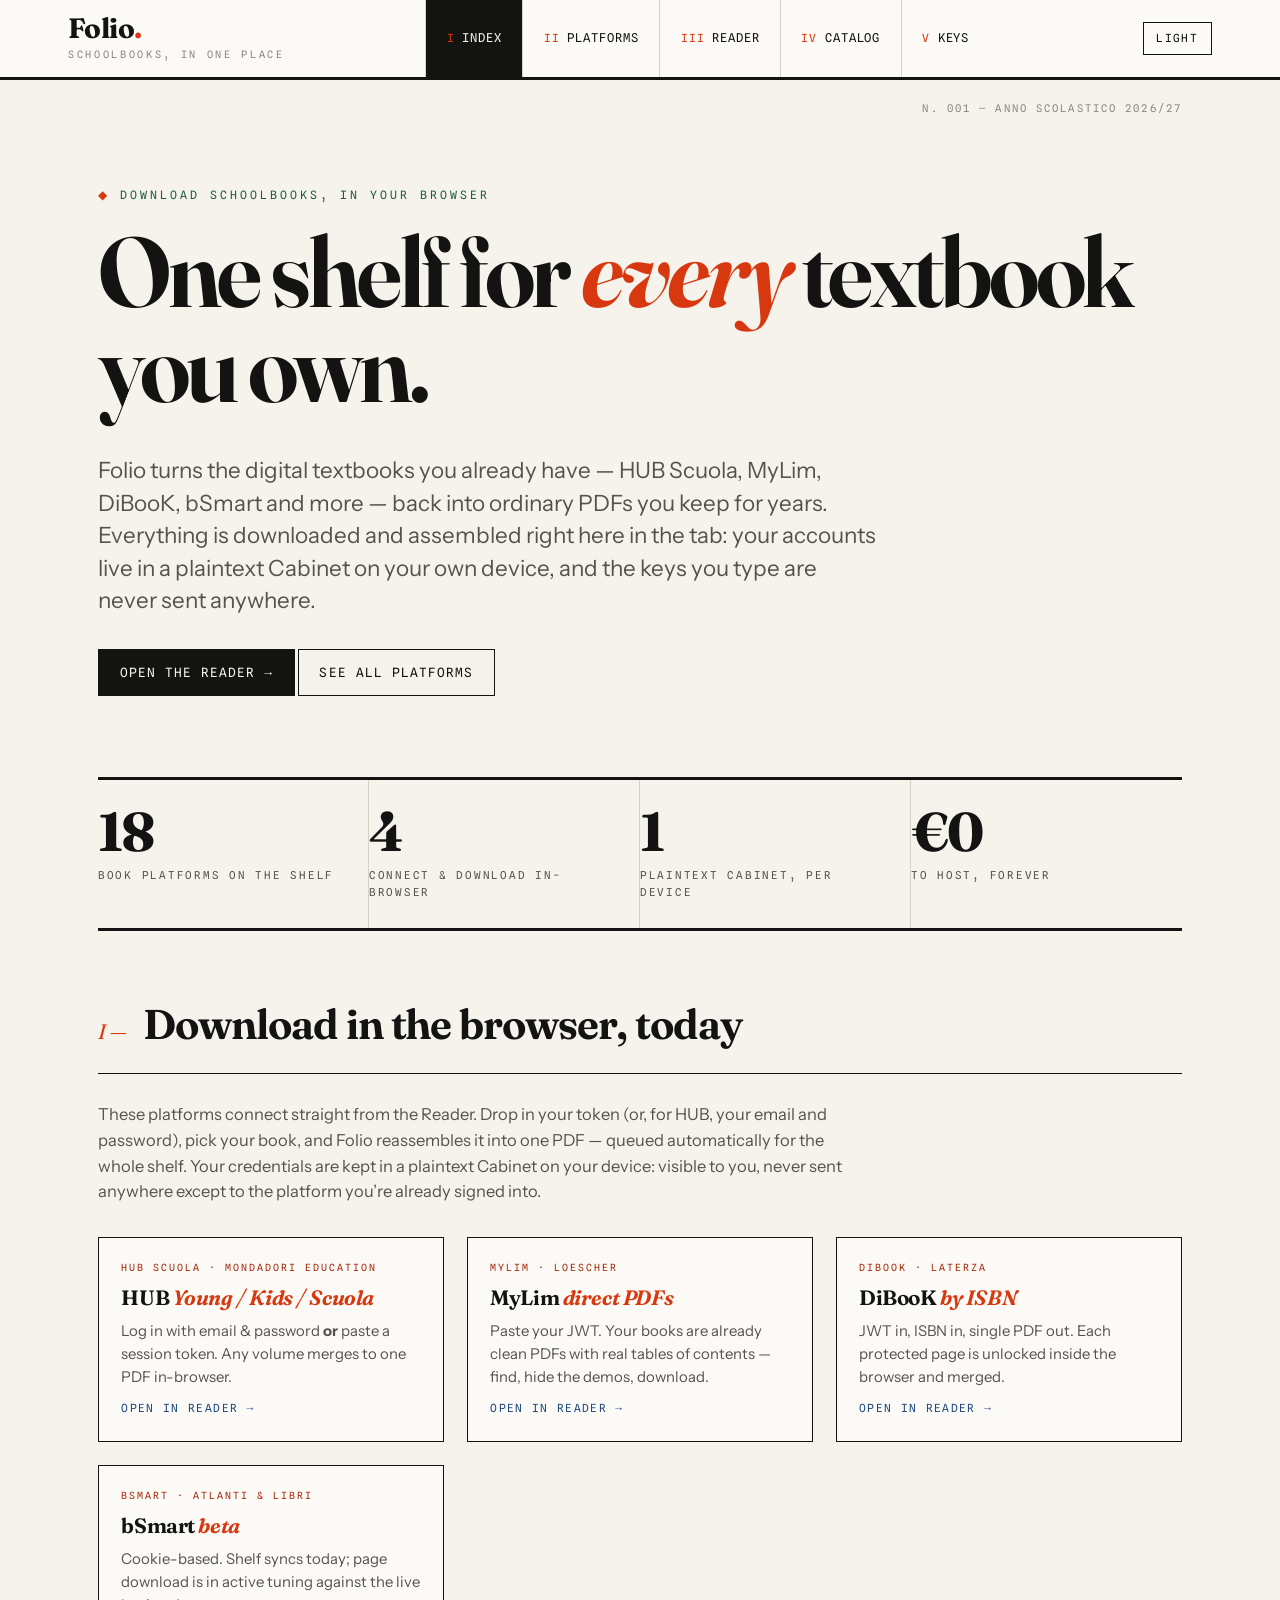
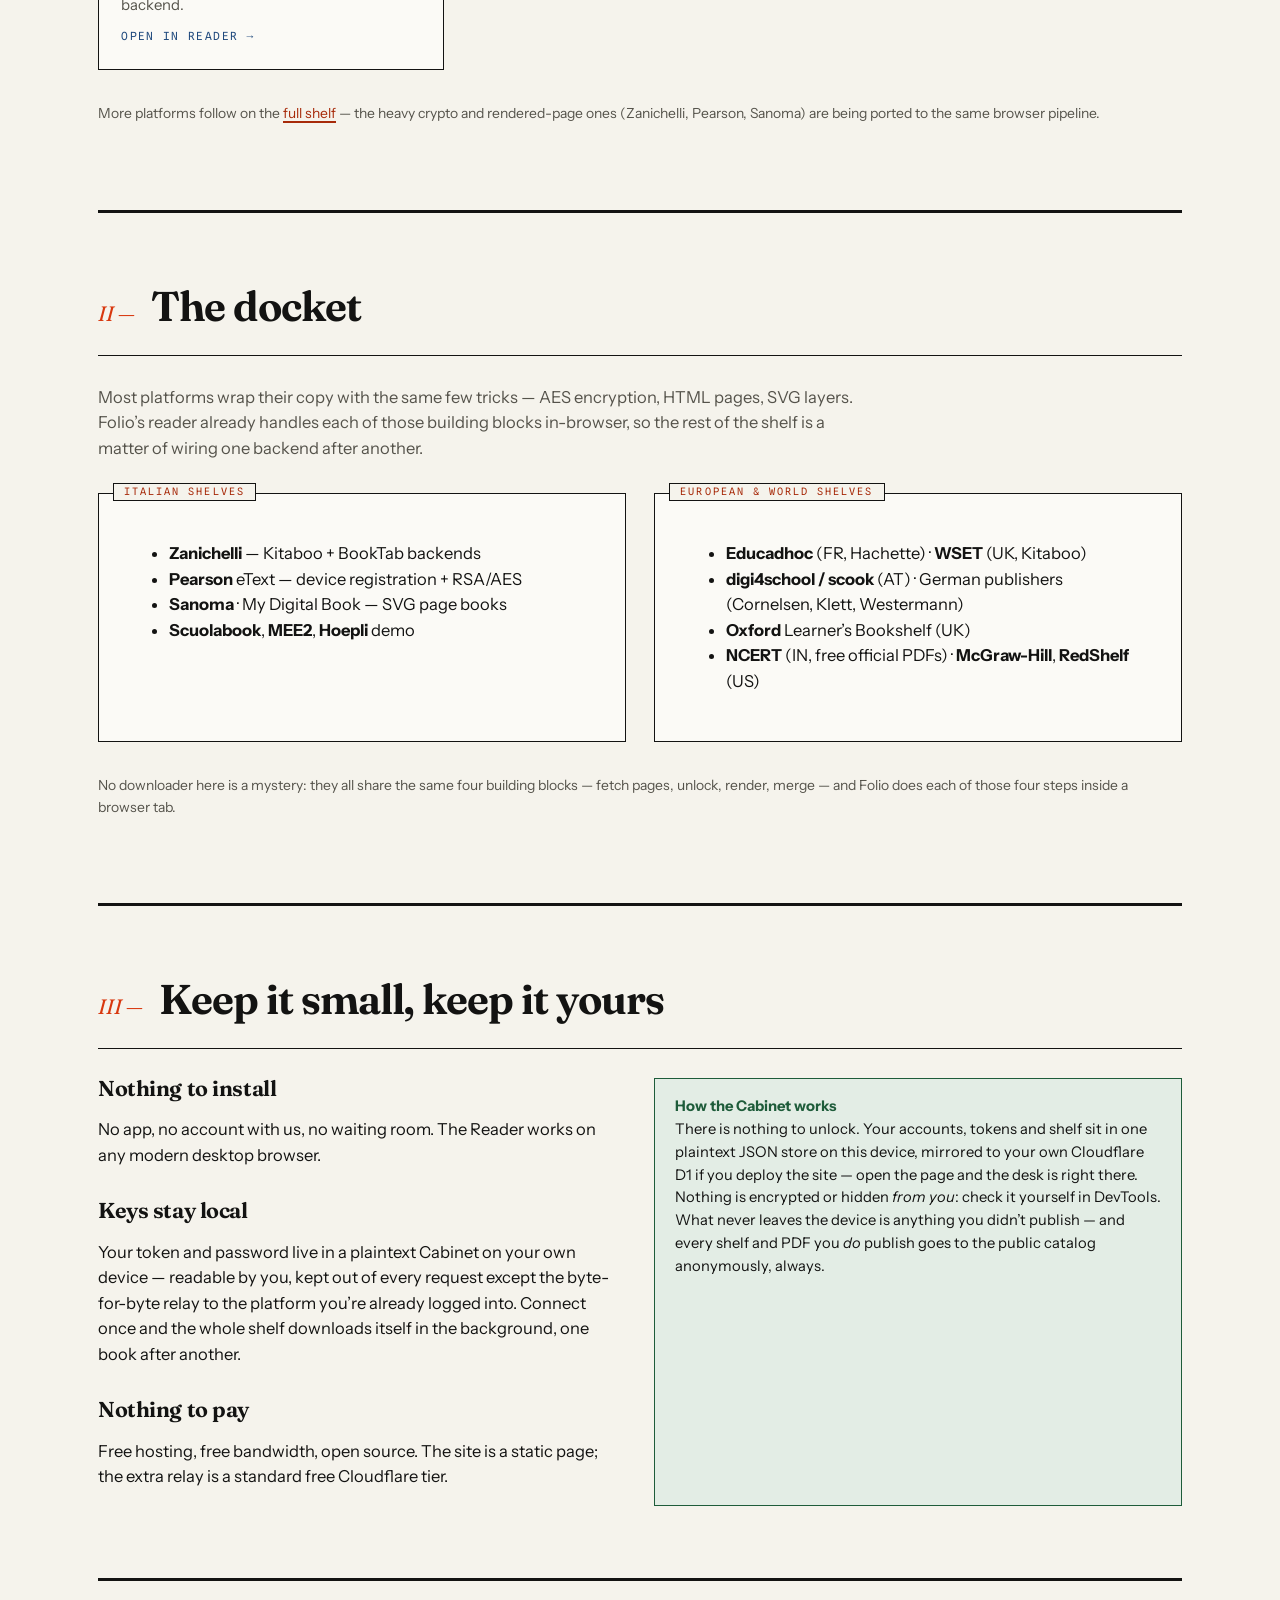
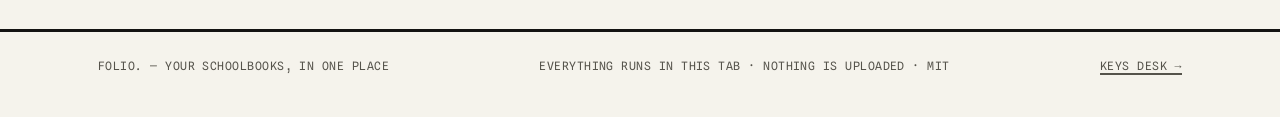
==== public/index.html @ 99614e71 "design: brutalist editorial restyle — flat rules, heavy type, zero radius - warm paper light theme +" ====
<!DOCTYPE html>
<html lang="en">
<head>
<meta charset="utf-8">
<meta name="viewport" content="width=device-width, initial-scale=1">
<script>try{var t=localStorage.getItem("folio.theme")||(window.matchMedia("(prefers-color-scheme:dark)").matches?"dark":"light");document.documentElement.setAttribute("data-theme",t);}catch(e){}</script>
<title>Folio — download your schoolbooks as PDFs, in the browser</title>
<meta name="description" content="Folio downloads your digital schoolbooks (HUB Scuola, MyLim, DiBooK, bSmart and more) as PDFs straight from your browser. Accounts and tokens stay in an plaintext Cabinet on your device. Free, open source, no uploads.">
<meta name="keywords" content="download schoolbooks, download textbooks as pdf, ebook downloader, digital textbook downloader, hub scuola pdf, mylim pdf, dibook pdf, bsmart pdf, scuola digitale, scaricare libri scolastici digitali">
<meta name="author" content="Folio">
<link rel="canonical" href="./index.html">
<meta property="og:type" content="website">
<meta property="og:site_name" content="Folio">
<meta property="og:title" content="Folio — download your schoolbooks as PDFs, in the browser">
<meta property="og:description" content="Your digital textbooks from every platform, in one plaintext Cabinet, downloaded as PDFs in your browser. Free and open source.">
<meta name="twitter:card" content="summary">
<script type="application/ld+json">
{
  "@context": "https://schema.org",
  "@type": "WebSite",
  "name": "Folio",
  "url": "./",
  "description": "Download your digital schoolbooks as PDFs, in the browser, from an plaintext, per-device Cabinet.",
  "applicationCategory": "EducationalApplication",
  "offers": { "@type": "Offer", "price": "0", "priceCurrency": "EUR" }
}
</script>
<link rel="preconnect" href="https://fonts.googleapis.com">
<link rel="preconnect" href="https://fonts.gstatic.com" crossorigin>
<link href="https://fonts.googleapis.com/css2?family=Fraunces:ital,opsz,wght@0,9..144,400;0,9..144,500;0,9..144,600;0,9..144,700;1,9..144,400;1,9..144,600&family=Instrument+Sans:wght@400;500;600&family=Spline+Sans+Mono:wght@400;500&display=swap" rel="stylesheet">
<link rel="stylesheet" href="assets/css/folio.css">
<link rel="icon" href="data:image/svg+xml,%3Csvg xmlns='http://www.w3.org/2000/svg' viewBox='0 0 32 32'%3E%3Crect width='32' height='32' rx='4' fill='%231c1f1d'/%3E%3Ctext x='16' y='22' font-family='Georgia' font-style='italic' font-size='20' fill='%23f6f1e6' text-anchor='middle'%3EF%3C/text%3E%3C/svg%3E">
</head>
<body>

<header class="masthead">
  <div class="masto-inner">
    <a class="brand" href="index.html" aria-label="Folio home">
      <span class="brand-word">Folio<em>.</em></span>
      <span class="brand-sub">schoolbooks, in one place</span>
    </a>
    <nav class="nav" aria-label="Primary">
      <ul class="nav-links">
        <li><a href="index.html"><span class="idx">I</span> Index</a></li>
        <li><a href="platforms.html"><span class="idx">II</span> Platforms</a></li>
        <li><a href="app/index.html"><span class="idx">III</span> Reader</a></li>
        <li><a href="app/catalog.html"><span class="idx">IV</span> Catalog</a></li>
        <li><a href="tokens.html"><span class="idx">V</span> Keys</a></li>
      </ul>
    </nav>
      <button type="button" class="theme-btn" data-theme-toggle aria-label="Switch colour theme">Light</button>
  </div>
</header>

<main class="page">

  <section class="hero">
    <p class="eyebrow">Download schoolbooks, in your browser</p>
    <h1>One shelf for <span class="rusty">every</span> textbook you own.</h1>
    <p class="lede">Folio turns the digital textbooks you already have — HUB Scuola, MyLim, DiBooK, bSmart and more — back into ordinary PDFs you keep for years. Everything is downloaded and assembled right here in the tab: your accounts live in a plaintext Cabinet on your own device, and the keys you type are never sent anywhere.</p>
    <p class="mt-2">
      <a class="btn btn-primary" href="app/index.html">Open the Reader →</a>
      <a class="btn" href="platforms.html">See all platforms</a>
    </p>
  </section>

  <section class="stats" aria-label="At a glance">
    <div class="stat"><div class="n">18</div><div class="l">book platforms on the shelf</div></div>
    <div class="stat"><div class="n">4</div><div class="l">connect &amp; download in-browser</div></div>
    <div class="stat"><div class="n">1</div><div class="l">plaintext Cabinet, per device</div></div>
    <div class="stat"><div class="n">€0</div><div class="l">to host, forever</div></div>
  </section>

  <section class="section">
    <div class="section-head">
      <span class="num">I —</span>
      <h2>Download in the browser, today</h2>
    </div>
    <p class="muted" style="max-width:70ch">These platforms connect straight from the Reader. Drop in your token (or, for HUB, your email and password), pick your book, and Folio reassembles it into one PDF — queued automatically for the whole shelf. Your credentials are kept in a plaintext Cabinet on your device: visible to you, never sent anywhere except to the platform you’re already signed into.</p>
    <div class="cards mt-2">
      <a class="card" href="app/index.html">
        <span class="tag">HUB Scuola · Mondadori Education</span>
        <h3>HUB <em>Young / Kids / Scuola</em></h3>
        <p>Log in with email &amp; password <b>or</b> paste a session token. Any volume merges to one PDF in-browser.</p>
        <span class="go">Open in Reader</span>
      </a>
      <a class="card" href="app/index.html">
        <span class="tag">MyLim · Loescher</span>
        <h3>MyLim <em>direct PDFs</em></h3>
        <p>Paste your JWT. Your books are already clean PDFs with real tables of contents — find, hide the demos, download.</p>
        <span class="go">Open in Reader</span>
      </a>
      <a class="card" href="app/index.html">
        <span class="tag">DiBooK · Laterza</span>
        <h3>DiBooK <em>by ISBN</em></h3>
        <p>JWT in, ISBN in, single PDF out. Each protected page is unlocked inside the browser and merged.</p>
        <span class="go">Open in Reader</span>
      </a>
      <a class="card" href="app/index.html">
        <span class="tag">bSmart · Atlanti &amp; libri</span>
        <h3>bSmart <em>beta</em></h3>
        <p>Cookie-based. Shelf syncs today; page download is in active tuning against the live backend.</p>
        <span class="go">Open in Reader</span>
      </a>
    </div>
    <p class="small muted mt-2">More platforms follow on the <a href="platforms.html">full shelf</a> — the heavy crypto and rendered-page ones (Zanichelli, Pearson, Sanoma) are being ported to the same browser pipeline.</p>
  </section>

  <section class="section">
    <div class="section-head">
      <span class="num">II —</span>
      <h2>The docket</h2>
    </div>
    <p class="muted" style="max-width:70ch">Most platforms wrap their copy with the same few tricks — AES encryption, HTML pages, SVG layers. Folio’s reader already handles each of those building blocks in-browser, so the rest of the shelf is a matter of wiring one backend after another.</p>
    <div class="grid-2 mt-2">
      <div class="plate" data-tag="Italian shelves">
        <ul>
          <li><b>Zanichelli</b> — Kitaboo + BookTab backends</li>
          <li><b>Pearson</b> eText — device registration + RSA/AES</li>
          <li><b>Sanoma</b> · My Digital Book — SVG page books</li>
          <li><b>Scuolabook</b>, <b>MEE2</b>, <b>Hoepli</b> demo</li>
        </ul>
      </div>
      <div class="plate" data-tag="European &amp; world shelves">
        <ul>
          <li><b>Educadhoc</b> (FR, Hachette) · <b>WSET</b> (UK, Kitaboo)</li>
          <li><b>digi4school / scook</b> (AT) · German publishers (Cornelsen, Klett, Westermann)</li>
          <li><b>Oxford</b> Learner’s Bookshelf (UK)</li>
          <li><b>NCERT</b> (IN, free official PDFs) · <b>McGraw-Hill</b>, <b>RedShelf</b> (US)</li>
        </ul>
      </div>
    </div>
    <p class="small muted mt-2">No downloader here is a mystery: they all share the same four building blocks — fetch pages, unlock, render, merge — and Folio does each of those four steps inside a browser tab.</p>
  </section>

  <section class="section">
    <div class="section-head">
      <span class="num">III —</span>
      <h2>Keep it small, keep it yours</h2>
    </div>
    <div class="grid-2">
      <div>
        <h3>Nothing to install</h3>
        <p>No app, no account with us, no waiting room. The Reader works on any modern desktop browser.</p>
        <h3 class="mt-2">Keys stay local</h3>
        <p>Your token and password live in a plaintext Cabinet on your own device — readable by you, kept out of every request except the byte-for-byte relay to the platform you’re already logged into. Connect once and the whole shelf downloads itself in the background, one book after another.</p>
        <h3 class="mt-2">Nothing to pay</h3>
        <p>Free hosting, free bandwidth, open source. The site is a static page; the extra relay is a standard free Cloudflare tier.</p>
      </div>
      <div class="notice"><b>How the Cabinet works</b><br>
      There is nothing to unlock. Your accounts, tokens and shelf sit in one plaintext JSON store on this device, mirrored to your own Cloudflare D1 if you deploy the site — open the page and the desk is right there. Nothing is encrypted or hidden <i>from you</i>: check it yourself in DevTools. What never leaves the device is anything you didn’t publish — and every shelf and PDF you <i>do</i> publish goes to the public catalog anonymously, always.
      </div>
    </div>
  </section>

</main>

<footer class="colophon">
  <div class="page colophon-inner">
    <div class="mono">Folio<em>.</em> — your schoolbooks, in one place</div>
    <div class="mono">Everything runs in this tab · nothing is uploaded · MIT</div>
    <div class="mono"><a href="tokens.html">Keys desk →</a></div>
  </div>
</footer>

<script src="assets/js/site.js"></script>
</body>
</html>
---- public/assets/css/folio.css ----
/* ============================================================
   Folio — BRUTALIST EDITORIAL design system
   Bone paper, near-black ink, one vermilion accent. Hard 1px
   rules, zero radius, zero shadows, zero gradients. Extreme
   type contrast: giant Fraunces display against tiny tracked
   monospace labels. Flat blocks, inverted hovers, print grid.
   ============================================================ */

:root {
  --paper:        #f5f3ec;
  --paper-deep:   #eae6da;
  --paper-light:  #fbfaf6;
  --ink:          #131312;
  --ink-soft:     #55534b;
  --ink-faint:    #8b887c;
  --rule:         #d7d2c3;
  --rule-strong:  #131312;
  --red:          #d8380f;
  --red-dark:     #a72a0a;
  --green:        #1e5c3a;
  --blue:         #1f497d;
  --slate:        #3d4a44;

  /* component surfaces */
  --term-bg:      #131312;
  --term-fg:      #cfccc0;
  --code-bg:      #eae6da;
  --panel:        #fbfaf6;
  --badge-ok-bg:  #e3ede5;
  --badge-web-bg: #e2e9f2;
  --badge-token-bg:#f6e3dd;
  --badge-proxy-bg:#f1e9d2;
  --notice-bg:    #e3ede5;
  --warn-bg:      #f1e9d2;
  --focus-ring:   rgba(216,56,15,.35);
  --shade:        #131312;          /* used as hard offset ink (sparingly) */
  color-scheme: light;

  --ff-display: "Fraunces", "Iowan Old Style", "Palatino", Georgia, serif;
  --ff-body:    "Instrument Sans", ui-sans-serif, system-ui, sans-serif;
  --ff-mono:    "Spline Sans Mono", ui-monospace, "SFMono-Regular", Menlo, monospace;
}

* { box-sizing: border-box; border-radius: 0 !important; }

html { -webkit-text-size-adjust: 100%; }

body {
  margin: 0;
  font-family: var(--ff-body);
  font-size: 16.5px;
  line-height: 1.55;
  color: var(--ink);
  background: var(--paper);
  -webkit-font-smoothing: antialiased;
  text-rendering: optimizeLegibility;
}

::selection { background: var(--red); color: #fbfaf6; }

a { color: var(--red-dark); text-decoration-thickness: 1.5px; text-underline-offset: 3px; }
a:hover { color: var(--red); }

h1, h2, h3, h4 {
  font-family: var(--ff-display);
  font-weight: 650;
  line-height: 1.05;
  margin: 0 0 .4em;
  letter-spacing: -.02em;
}

h1 { font-size: clamp(2.9rem, 8vw, 6.2rem); line-height: .96; letter-spacing: -.035em; }
h2 { font-size: clamp(1.7rem, 3.4vw, 2.6rem); letter-spacing: -.025em; }
h3 { font-size: 1.35rem; }
h4 { font-size: 1.02rem; font-weight: 700; text-transform: uppercase; letter-spacing: .06em; font-family: var(--ff-body); }

code, kbd, pre, samp { font-family: var(--ff-mono); font-size: .9em; }

code {
  background: var(--code-bg);
  border: 1px solid var(--rule);
  padding: .06em .35em;
}

pre {
  background: var(--term-bg);
  color: var(--term-fg);
  padding: 1.25rem 1.4rem;
  overflow: auto;
  font-size: .82rem;
  line-height: 1.6;
}
pre code { background: none; border: 0; padding: 0; color: inherit; }

blockquote {
  margin: 1.4rem 0;
  padding: .4rem 0 .4rem 1.1rem;
  border-left: 4px solid var(--red);
  font-family: var(--ff-display);
  font-style: italic;
  font-size: 1.15rem;
  color: var(--ink-soft);
}

hr { border: 0; border-top: 1px solid var(--rule-strong); margin: 2.4rem 0; }

img { max-width: 100%; }

:focus-visible { outline: 2px solid var(--red); outline-offset: 2px; }

/* ------- layout ------- */
.page {
  max-width: 1180px;
  margin: 0 auto;
  padding: 0 clamp(1rem, 4vw, 3rem);
}

.container-narrow { max-width: 780px; }
.container-wide { max-width: 1280px; }

/* ------- masthead / nav ------- */
.masthead {
  border-bottom: 3px solid var(--ink);
  background: var(--paper-light);
}
.masto-inner {
  max-width: 1240px;
  margin: 0 auto;
  padding: 0 clamp(1rem, 4vw, 3rem);
  display: flex;
  align-items: stretch;
  justify-content: space-between;
  gap: 1rem;
}
.brand {
  display: flex;
  flex-direction: column;
  justify-content: center;
  padding: .85rem 0;
  text-decoration: none;
}
.brand-word {
  font-family: var(--ff-display);
  font-weight: 700;
  letter-spacing: -.02em;
  font-size: 1.75rem;
  line-height: 1;
  color: var(--ink);
}
.brand-word em { font-style: normal; color: var(--red); }
.brand-sub {
  font-family: var(--ff-mono);
  font-size: .64rem;
  letter-spacing: .26em;
  text-transform: uppercase;
  color: var(--ink-faint);
  margin-top: .35rem;
}

.nav { display: flex; align-items: stretch; }
.nav-links {
  display: flex;
  list-style: none;
  margin: 0;
  padding: 0;
}
.nav-links li { display: flex; }
.nav-links a {
  display: flex;
  align-items: center;
  padding: 0 clamp(.8rem, 1.6vw, 1.3rem);
  font-family: var(--ff-mono);
  font-size: .76rem;
  letter-spacing: .08em;
  text-transform: uppercase;
  text-decoration: none;
  color: var(--ink);
  border-left: 1px solid var(--rule);
}
.nav-links a:hover { background: var(--ink); color: var(--paper); }
.nav-links a:hover .idx { color: var(--red); }
.nav-links a[aria-current="page"] {
  background: var(--ink);
  color: var(--paper);
}
.nav-links a .idx {
  color: var(--red);
  margin-right: .45rem;
  font-size: .7rem;
}
.nav-links a[aria-current="page"] .idx { color: var(--red); }

@media (max-width: 860px) {
  .masto-inner { flex-direction: column; gap: 0; }
  .nav { overflow-x: auto; }
  .nav-links { width: max-content; }
  .nav-links a { padding: .8rem 1rem; }
}

/* ------- hero ------- */
.hero {
  padding: clamp(3rem, 8vw, 6rem) 0 clamp(2.4rem, 5vw, 4rem);
  border-bottom: 3px solid var(--ink);
  position: relative;
}
.hero::after {
  content: "N. 001 — Anno scolastico 2026/27";
  position: absolute;
  right: 0;
  top: 1.3rem;
  font-family: var(--ff-mono);
  font-size: .66rem;
  letter-spacing: .2em;
  text-transform: uppercase;
  color: var(--ink-faint);
}
.hero-tight { padding: clamp(2.2rem, 5vw, 3.6rem) 0 clamp(1.8rem, 4vw, 2.6rem); }
@media (max-width: 640px) { .hero::after { display: none; } }

.hero .lede {
  font-size: clamp(1.12rem, 2vw, 1.4rem);
  line-height: 1.45;
  max-width: 52ch;
  color: var(--ink-soft);
  margin-top: 1.2rem;
}
.hero h1 .rusty { color: var(--red); font-style: italic; }
.hero .eyebrow {
  font-family: var(--ff-mono);
  font-size: .72rem;
  letter-spacing: .26em;
  text-transform: uppercase;
  color: var(--green);
  margin-bottom: 1.2rem;
}
.eyebrow::before { content: "◆ "; color: var(--red); }

/* ------- buttons ------- */
.btn {
  display: inline-flex;
  align-items: center;
  justify-content: center;
  gap: .55rem;
  font-family: var(--ff-mono);
  font-size: .8rem;
  letter-spacing: .08em;
  text-transform: uppercase;
  text-decoration: none;
  padding: .8rem 1.3rem;
  border: 1.5px solid var(--ink);
  color: var(--ink);
  background: transparent;
  cursor: pointer;
  transition: background .1s linear, color .1s linear;
}
.btn:hover { background: var(--ink); color: var(--paper); }
.btn-primary { background: var(--ink); color: var(--paper); }
.btn-primary:hover { background: var(--red); border-color: var(--red); color: #fbfaf6; }
.btn-red { background: var(--red); border-color: var(--red); color: #fbfaf6; }
.btn-red:hover { background: var(--ink); border-color: var(--ink); }
.btn-sm { padding: .5rem .85rem; font-size: .7rem; letter-spacing: .06em; }
.btn-block { width: 100%; }
.btn[disabled], .btn:disabled { opacity: .4; pointer-events: none; }

/* ------- plates & rules ------- */
.plate {
  border: 1.5px solid var(--ink);
  padding: clamp(1.2rem, 3vw, 1.9rem);
  background: var(--paper-light);
  position: relative;
}
.plate::before {
  content: attr(data-tag);
  position: absolute;
  top: -11px;
  left: 14px;
  background: var(--paper);
  padding: 0 10px;
  font-family: var(--ff-mono);
  font-size: .64rem;
  letter-spacing: .2em;
  text-transform: uppercase;
  color: var(--red-dark);
  border: 1.5px solid var(--ink);
}

.section { padding: clamp(2.4rem, 6vw, 4.5rem) 0; border-bottom: 3px solid var(--ink); }
.section-head {
  display: flex;
  align-items: baseline;
  gap: 1rem;
  border-bottom: 1.5px solid var(--ink);
  padding-bottom: .6rem;
  margin-bottom: 1.8rem;
}
.section-head .num {
  font-family: var(--ff-display);
  font-style: italic;
  color: var(--red);
  font-size: 1.3rem;
}

/* ------- stats ------- */
.stats {
  display: grid;
  grid-template-columns: repeat(auto-fit, minmax(150px, 1fr));
  gap: 0;
  margin: 0;
  border-bottom: 3px solid var(--ink);
}
.stat {
  border-top: 0;
  border-right: 1px solid var(--rule);
  padding: 1.6rem 1.4rem 1.6rem 0;
}
.stat:last-child { border-right: 0; }
.stat .n {
  font-family: var(--ff-display);
  font-weight: 700;
  font-size: clamp(2.4rem, 5vw, 3.4rem);
  line-height: 1;
  letter-spacing: -.03em;
}
.stat .l {
  font-family: var(--ff-mono);
  font-size: .68rem;
  text-transform: uppercase;
  letter-spacing: .16em;
  color: var(--ink-soft);
  margin-top: .55rem;
}
@media (max-width: 700px) {
  .stats { grid-template-columns: repeat(2, 1fr); }
  .stat { border-bottom: 1px solid var(--rule); padding-left: 0; }
}

/* ------- ledger / table ------- */
.ledger { width: 100%; border-collapse: collapse; }
.ledger th {
  font-family: var(--ff-mono);
  font-size: .68rem;
  letter-spacing: .16em;
  text-transform: uppercase;
  color: var(--ink-soft);
  text-align: left;
  padding: .7rem .5rem;
  border-bottom: 2px solid var(--ink);
}
.ledger td { padding: .85rem .5rem; border-bottom: 1px solid var(--rule); vertical-align: top; }
.ledger tr:hover td { background: var(--paper-deep); }
@media (max-width: 760px) {
  .ledger thead { display: none; }
  .ledger, .ledger tbody, .ledger tr { display: block; }
  .ledger tr { border-bottom: 2px solid var(--ink); padding: .65rem 0; }
  .ledger td { display: flex; justify-content: space-between; gap: 1rem; border-bottom: 0; padding: .35rem 0; }
  .ledger td::before { content: attr(data-th); font-family: var(--ff-mono); font-size: .62rem; text-transform: uppercase; letter-spacing: .12em; color: var(--ink-faint); }
}

/* ------- badges ------- */
.badge {
  display: inline-block;
  font-family: var(--ff-mono);
  font-size: .64rem;
  letter-spacing: .1em;
  text-transform: uppercase;
  padding: .26rem .55rem;
  border: 1px solid var(--rule-strong);
  background: var(--paper-light);
  color: var(--ink-soft);
  white-space: nowrap;
}
.badge-ok   { border-color: var(--green); color: var(--green); background: var(--badge-ok-bg); }
.badge-web  { border-color: var(--blue); color: var(--blue); background: var(--badge-web-bg); }
.badge-token{ border-color: var(--red); color: var(--red-dark); background: var(--badge-token-bg); }
.badge-proxy{ border-color: #8a6d1f; color: #7a5f16; background: var(--badge-proxy-bg); }

/* ------- cards grid ------- */
.cards {
  display: grid;
  grid-template-columns: repeat(auto-fit, minmax(280px, 1fr));
  gap: 1.4rem;
}
.card {
  border: 1.5px solid var(--ink);
  background: var(--paper-light);
  padding: 1.4rem 1.4rem 1.5rem;
  display: flex;
  flex-direction: column;
  gap: .7rem;
  text-decoration: none;
  color: var(--ink);
  position: relative;
  transition: background .1s linear, color .1s linear;
}
.card:hover { background: var(--ink); color: var(--paper); }
.card .tag {
  font-family: var(--ff-mono);
  font-size: .62rem;
  letter-spacing: .2em;
  text-transform: uppercase;
  color: var(--red-dark);
}
.card:hover .tag { color: var(--red); }
.card h3 { font-size: 1.3rem; margin: 0; }
.card h3 em { font-style: italic; color: var(--red); }
.card p { color: var(--ink-soft); font-size: .93rem; margin: 0; }
.card:hover p { color: #bdbab0; }
.card .go { margin-top: auto; font-family: var(--ff-mono); font-size: .7rem; text-transform: uppercase; letter-spacing: .12em; color: var(--blue); }
.card:hover .go { color: var(--paper); }
.card .go::after { content: " →"; }

/* ------- reader console (app) ------- */
.console-shell { padding: clamp(1.4rem, 3vw, 2.4rem) 0 4rem; }

.field { margin-bottom: 1.1rem; }
.field label {
  display: block;
  font-family: var(--ff-mono);
  font-size: .68rem;
  letter-spacing: .16em;
  text-transform: uppercase;
  color: var(--ink-soft);
  margin-bottom: .4rem;
}
.field label b { color: var(--red-dark); font-weight: 500; }
.field input, .field select, .field textarea {
  width: 100%;
  font: inherit;
  font-family: var(--ff-mono);
  font-size: .9rem;
  color: var(--ink);
  background: var(--paper-light);
  border: 1.5px solid var(--ink);
  padding: .72rem .85rem;
}
.field input:focus, .field select:focus, .field textarea:focus {
  outline: none;
  border-color: var(--red);
  box-shadow: 0 0 0 2px var(--focus-ring);
}
.field .hint { font-size: .78rem; color: var(--ink-faint); margin-top: .35rem; }

.seg {
  display: flex;
  border: 1.5px solid var(--ink);
  width: fit-content;
}
.seg button {
  font-family: var(--ff-mono);
  font-size: .72rem;
  text-transform: uppercase;
  letter-spacing: .06em;
  padding: .6rem .95rem;
  border: 0;
  border-right: 1.5px solid var(--ink);
  background: var(--paper-light);
  cursor: pointer;
  color: var(--ink-soft);
}
.seg button:last-child { border-right: 0; }
.seg button.on { background: var(--ink); color: var(--paper); }

.log {
  background: var(--term-bg);
  color: var(--term-fg);
  font-family: var(--ff-mono);
  font-size: .78rem;
  line-height: 1.65;
  padding: 1rem 1.1rem;
  min-height: 110px;
  max-height: 300px;
  overflow: auto;
  white-space: pre-wrap;
  word-break: break-word;
  margin-top: 1.6rem;
  border: 1.5px solid var(--ink);
}
.log .ok { color: #7fdb9a; }
.log .err { color: #ff8f7f; }
.log .dim { color: #7d8a80; }
.log b { color: #f0e8d8; }

.bookrow {
  display: flex;
  gap: 1rem;
  align-items: flex-start;
  border: 1.5px solid var(--ink);
  background: var(--paper-light);
  padding: .85rem .95rem;
  margin-bottom: .7rem;
}
.bookrow:hover { background: var(--paper-deep); }
.bookrow img { width: 52px; height: 68px; object-fit: cover; border: 1px solid var(--ink); background: var(--paper-deep); flex: none; }
.bookrow .meta h4 { margin: 0 0 .15rem; font-size: 1rem; text-transform: none; letter-spacing: 0; line-height: 1.25; }
.bookrow .meta .isbn { font-family: var(--ff-mono); font-size: .7rem; color: var(--ink-faint); letter-spacing: .04em; }
.bookrow .meta .post { font-family: var(--ff-mono); font-size: .7rem; color: var(--red-dark); margin-top: .25rem; text-transform: uppercase; letter-spacing: .08em; }

/* ------- footer colophon ------- */
.colophon {
  border-top: 3px solid var(--ink);
  margin-top: 3rem;
  padding: 1.6rem 0 2.6rem;
  color: var(--ink-soft);
  font-size: .85rem;
}
.colophon-inner { display: flex; flex-wrap: wrap; gap: 1rem 2.5rem; justify-content: space-between; }
.colophon .mono { font-family: var(--ff-mono); font-size: .72rem; letter-spacing: .04em; text-transform: uppercase; }
.colophon a { color: var(--ink-soft); }
.colophon a:hover { color: var(--red); }

/* ------- misc ------- */
.muted { color: var(--ink-soft); }
.small { font-size: .87rem; }
.mono { font-family: var(--ff-mono); }
.center { text-align: center; }
.mt-1 { margin-top: 1rem; } .mt-2 { margin-top: 2rem; } .mt-3 { margin-top: 3rem; }
.mb-2 { margin-bottom: 2rem; }
.grid-2 { display: grid; grid-template-columns: repeat(auto-fit, minmax(320px, 1fr)); gap: 1.8rem; }

.pillrow { display: flex; flex-wrap: wrap; gap: .5rem; align-items: center; }

.stamp {
  display: inline-block;
  border: 2.5px solid var(--red);
  color: var(--red-dark);
  font-family: var(--ff-mono);
  font-size: .7rem;
  text-transform: uppercase;
  letter-spacing: .2em;
  padding: .3rem .8rem;
  transform: rotate(-2deg);
  background: transparent;
}

.dotted { border: 2px dashed var(--rule-strong); }

.notice {
  border: 1.5px solid var(--green);
  background: var(--notice-bg);
  padding: 1rem 1.2rem;
  font-size: .92rem;
}
.notice b { color: var(--green); }

.warn {
  border-left: 4px solid var(--warn-accent, #8a6d1f);
  background: var(--warn-bg);
  padding: .9rem 1.1rem;
  font-size: .9rem;
}

details.acc { border: 1.5px solid var(--ink); margin-bottom: .6rem; background: var(--paper-light); }
details.acc summary { cursor: pointer; padding: .85rem 1rem; font-family: var(--ff-display); font-weight: 600; list-style: none; }
details.acc summary::before { content: "▸ "; color: var(--red); }
details.acc[open] summary::before { content: "▾ "; }
details.acc .acc-body { padding: .2rem 1rem 1rem 1.9rem; }

/* ------- desk / wizard ------- */
.wizard { padding-top: .5rem; }

.desk-top {
  display: flex; justify-content: space-between; align-items: center;
  gap: 1rem; border-bottom: 1.5px solid var(--ink); padding-bottom: .8rem; flex-wrap: wrap;
  margin-bottom: 1.6rem;
}
.desk-id { display: flex; gap: .6rem; align-items: center; flex-wrap: wrap; }
.desk-id .mono { font-size: .95rem; color: var(--ink); }
.chip {
  font-size: .66rem; font-family: var(--ff-mono); padding: .3rem .65rem;
  border: 1.5px solid var(--rule-strong); white-space: nowrap;
  text-transform: uppercase; letter-spacing: .1em;
}
.chip.green { border-color: var(--green); color: var(--green); background: var(--badge-ok-bg); }
.chip.blue  { border-color: var(--blue); color: var(--blue); background: var(--badge-web-bg); }
.chip.ink   { border-color: var(--rule-strong); color: var(--ink-soft); }

/* wizard step bar */
.wiz-nav {
  list-style: none;
  display: grid;
  grid-template-columns: repeat(3, 1fr);
  border: 1.5px solid var(--ink);
  margin: 0 0 1.8rem;
  padding: 0;
}
.wiz-nav li {
  display: flex;
  flex-direction: column;
  gap: .1rem;
  padding: .9rem 1.1rem;
  border-right: 1.5px solid var(--ink);
  cursor: pointer;
  background: var(--paper-light);
  transition: background .1s linear, color .1s linear;
}
.wiz-nav li:last-child { border-right: 0; }
.wiz-nav li i {
  font-style: normal;
  font-family: var(--ff-mono);
  font-size: .64rem;
  letter-spacing: .2em;
  color: var(--red);
}
.wiz-nav li b {
  font-family: var(--ff-display);
  font-size: 1.2rem;
  font-weight: 700;
  letter-spacing: -.01em;
}
.wiz-nav li span {
  font-family: var(--ff-mono);
  font-size: .64rem;
  text-transform: uppercase;
  letter-spacing: .1em;
  color: var(--ink-faint);
}
.wiz-nav li:hover { background: var(--paper-deep); }
.wiz-nav li.on { background: var(--ink); color: var(--paper); }
.wiz-nav li.on span { color: #a5a196; }
.wiz-nav li.done i::after { content: " ✓"; color: var(--green); }
.wiz-nav li.on.done i::after { color: var(--red); }
@media (max-width: 640px) {
  .wiz-nav li { padding: .7rem .6rem; }
  .wiz-nav li span { display: none; }
}

.wstep-head { margin-bottom: 1.4rem; }
.wstep-head h2 { margin-bottom: .25rem; }
.wstep-head p { max-width: 68ch; margin: 0; }

.wstep-actions {
  display: flex;
  gap: .7rem;
  align-items: center;
  flex-wrap: wrap;
  padding-bottom: 1.1rem;
  border-bottom: 1.5px solid var(--ink);
}

.empty-state {
  margin-top: 2rem;
  padding: 2.4rem 2rem;
  border: 2px dashed var(--rule-strong);
  text-align: center;
  color: var(--ink-soft);
}
.empty-state p { margin: .3rem 0; }
.empty-state b { font-family: var(--ff-display); font-size: 1.2rem; color: var(--ink); }

.accrow {
  display: flex; justify-content: space-between; align-items: center; gap: 1rem;
  border: 1.5px solid var(--ink); padding: .7rem .95rem; margin-bottom: .6rem;
  background: var(--paper-light);
}
.acc-main { display: flex; flex-direction: column; gap: .15rem; }
.acc-side { display: flex; gap: .6rem; align-items: center; }
.accrow:hover { background: var(--paper-deep); }

.shelf-list { border-top: 1.5px solid var(--ink); padding-top: 1.2rem; }
.shelf-row { display: flex; align-items: center; gap: 1rem; }
.book-actions { margin-left: auto; display: flex; gap: .5rem; flex-wrap: wrap; }
.shelf-row .meta { flex: 1; min-width: 0; }
.shelf-row .meta h4 { white-space: nowrap; overflow: hidden; text-overflow: ellipsis; }

/* queue rows */
.queue-list { border-top: 1.5px solid var(--ink); }
.qrow {
  display: grid;
  grid-template-columns: 44px 1fr auto;
  gap: 1rem;
  align-items: center;
  padding: .8rem .2rem;
  border-bottom: 1px solid var(--rule);
}
.qrow:last-child { border-bottom: 1.5px solid var(--ink); }
.q-cover img, .q-cover .cover-ph { width: 44px; height: 58px; object-fit: cover; border: 1px solid var(--ink); background: var(--paper-deep); }
.q-title {
  font-weight: 600;
  font-size: .98rem;
  line-height: 1.25;
  white-space: nowrap; overflow: hidden; text-overflow: ellipsis;
}
.q-bar {
  height: 8px;
  border: 1px solid var(--ink);
  background: var(--paper-deep);
  margin: .4rem 0 .3rem;
  overflow: hidden;
}
.q-bar > i { display: block; height: 100%; width: 0%; background: var(--red); transition: width .15s linear; }
.q-sub { font-size: .68rem; color: var(--ink-faint); letter-spacing: .04em; }
.q-state {
  font-size: .68rem;
  text-transform: uppercase;
  letter-spacing: .12em;
  color: var(--ink-faint);
  min-width: 8.5rem;
  text-align: right;
}
.qrow.state-running .q-state { color: var(--red-dark); }
.qrow.state-running .q-state::after { content: " …"; }
.qrow.state-done .q-state { color: var(--green); }
.qrow.state-error .q-state { color: var(--red); }
.qrow.state-error .q-sub { color: var(--red-dark); }
.qrow.state-error .q-bar > i { background: var(--ink-faint); }
@media (max-width: 640px) {
  .qrow { grid-template-columns: 44px 1fr; }
  .q-state { grid-column: 2; text-align: left; min-width: 0; }
}

#log { margin-top: 1.6rem; }
#cred-fields { margin-top: .25rem; }

/* ============================================================
   DARK — after hours in the reading room.
   ============================================================ */
[data-theme="dark"] {
  --paper:        #121210;
  --paper-deep:   #1c1c18;
  --paper-light:  #191917;
  --ink:          #f1eee4;
  --ink-soft:     #a8a599;
  --ink-faint:    #7c7a70;
  --rule:         #31302b;
  --rule-strong:  #f1eee4;
  --shade:        #000000;
  --red:          #ff5a30;
  --red-dark:     #ff7b56;
  --green:        #66c08e;
  --blue:         #7ea6d6;
  --slate:        #93a19a;

  --term-bg:      #0a0a09;
  --term-fg:      #b7c2b6;
  --code-bg:      #242420;
  --panel:        #191917;
  --badge-ok-bg:  #142219;
  --badge-web-bg: #141d28;
  --badge-token-bg:#2a1813;
  --badge-proxy-bg:#251f13;
  --notice-bg:    #142219;
  --warn-bg:      #251f13;
  --warn-accent:  #b79446;
  --focus-ring:   rgba(255,90,48,.4);
  color-scheme: dark;
}
[data-theme="dark"] ::selection { background: var(--red); color: #121210; }
[data-theme="dark"] .badge-proxy { color: #c7a75e; border-color: var(--warn-accent); }
[data-theme="dark"] .hero::after { color: var(--ink-faint); }
[data-theme="dark"] .btn-primary { background: var(--f1eee4, #f1eee4); color: #121210; border-color: #f1eee4; }
[data-theme="dark"] .btn-primary:hover { background: var(--red); border-color: var(--red); color: #121210; }
[data-theme="dark"] .btn:hover { background: #f1eee4; color: #121210; }
[data-theme="dark"] .card:hover { background: #f1eee4; color: #121210; }
[data-theme="dark"] .card:hover p { color: #45443e; }
[data-theme="dark"] .card:hover .go { color: #121210; }
[data-theme="dark"] .wiz-nav li.on { background: #f1eee4; color: #121210; }
[data-theme="dark"] .wiz-nav li.on span { color: #55534b; }
[data-theme="dark"] .nav-links a:hover { background: #f1eee4; color: #121210; }

/* ============================================================
   COMPONENTS — covers, tutorials, catalog, landing, viewer.
   ============================================================ */

/* --- cover placeholder: silhouette, never letters --- */
.cover-ph {
  width: 52px; height: 68px; flex: none;
  border: 1px solid var(--ink);
  background: var(--paper-deep);
  display: flex; align-items: center; justify-content: center;
  color: var(--ink-faint);
}
.shelf-row .cover-ph { align-self: flex-start; }
.cat-cover .cover-ph { width: 100%; height: 100%; border: 0; min-height: 180px; }
.landing-cover.fallback .cover-ph,
.landing-cover.fallback.cover-ph { width: 100%; height: 100%; border: 0; }
.landing-cover.cover-ph { color: var(--ink-faint); }

/* --- in-page tutorial --- */
.tutorial {
  border: 2px dashed var(--rule-strong);
  background: var(--paper-deep);
  padding: 1rem 1.2rem 1.1rem;
  margin-top: 1.1rem;
}
.tutorial h3 {
  font-family: var(--ff-mono); font-size: .72rem; text-transform: uppercase;
  letter-spacing: .16em; color: var(--red-dark); margin-bottom: .6rem;
}
.tutorial .steps { margin: 0; padding-left: 1.3rem; }
.tutorial .steps li { margin: .45rem 0; font-size: .92rem; color: var(--ink); }
.tutorial .steps li::marker { font-family: var(--ff-mono); color: var(--red); font-size: .85em; }
.tutorial code { word-break: break-word; }

/* --- theme toggle --- */
.theme-btn {
  align-self: center; margin-left: .75rem;
  font-family: var(--ff-mono); font-size: .7rem; letter-spacing: .12em;
  text-transform: uppercase; padding: .55rem .8rem;
  border: 1.5px solid var(--ink); background: transparent; color: var(--ink);
  cursor: pointer; white-space: nowrap;
}
.theme-btn:hover { background: var(--ink); color: var(--paper); }
@media (max-width: 860px) { .theme-btn { margin: .6rem 0; } }

/* --- catalog --- */
.cat-tools { display: flex; gap: .7rem; flex-wrap: wrap; align-items: center; margin-top: 1.6rem; }
.cat-tools .search {
  flex: 1 1 260px; min-width: 0;
  font: inherit;
  font-family: var(--ff-mono);
  font-size: .9rem;
  color: var(--ink);
  background: var(--paper-light); border: 1.5px solid var(--ink);
  padding: .75rem .9rem;
}
.cat-tools .search:focus { outline: none; border-color: var(--red); box-shadow: 0 0 0 2px var(--focus-ring); }
.cat-count { font-family: var(--ff-mono); font-size: .7rem; text-transform: uppercase; letter-spacing: .14em; color: var(--ink-faint); }

.cat-grid {
  display: grid;
  grid-template-columns: repeat(auto-fill, minmax(190px, 1fr));
  gap: 1.4rem;
  margin-top: 1.8rem;
}
.cat-card {
  display: flex; flex-direction: column; gap: .6rem;
  border: 1.5px solid var(--ink);
  background: var(--paper-light);
  padding: .8rem .8rem .95rem;
  text-decoration: none; color: var(--ink);
  transition: background .1s linear, color .1s linear;
}
.cat-card:hover { background: var(--ink); color: var(--paper); }
.cat-card .cat-cover {
  width: 100%; aspect-ratio: 3 / 4; object-fit: cover;
  border: 1px solid var(--ink);
  background: var(--paper-deep);
  display: flex; align-items: center; justify-content: center;
  overflow: hidden;
}
.cat-card:hover .cat-cover { border-color: var(--paper); }
.cat-card .cat-cover img { width: 100%; height: 100%; object-fit: cover; display: block; }
.cat-card h3 {
  font-family: var(--ff-body); font-weight: 600; font-size: .96rem;
  line-height: 1.25; margin: 0; text-transform: none; letter-spacing: 0;
}
.cat-card .who {
  font-family: var(--ff-mono); font-size: .64rem; text-transform: uppercase;
  letter-spacing: .1em; color: var(--ink-faint);
}
.cat-card:hover .who { color: #a5a196; }
.cat-card .st {
  margin-top: auto; font-family: var(--ff-mono); font-size: .66rem;
  letter-spacing: .08em; text-transform: uppercase; color: var(--red-dark);
}
.cat-card:hover .st { color: var(--red); }
.cat-card .st.pinned::after { content: " ↗"; }
.cat-empty { margin-top: 2.5rem; padding: 2.4rem 2rem; border: 2px dashed var(--rule-strong); text-align: center; color: var(--ink-soft); }

/* --- landing page (read.html) --- */
.landing { display: grid; grid-template-columns: minmax(150px, 230px) 1fr; gap: clamp(1.5rem, 4vw, 3rem); align-items: start; }
@media (max-width: 720px) { .landing { grid-template-columns: 1fr; } }
.landing-cover {
  width: 100%; aspect-ratio: 3 / 4; object-fit: cover; display: block;
  border: 1.5px solid var(--ink);
  background: var(--paper-deep);
}
.landing-cover.fallback { min-height: 260px; }
.landing h1 { font-size: clamp(2rem, 5vw, 3.6rem); margin-bottom: .3rem; }
.landing .facts {
  font-family: var(--ff-mono); font-size: .72rem; text-transform: uppercase;
  letter-spacing: .12em; color: var(--ink-faint); margin: .8rem 0 1.4rem;
}
.landing .facts span + span::before { content: " · "; color: var(--rule-strong); }

.progress {
  height: 12px; border: 1.5px solid var(--ink);
  background: var(--paper-deep); overflow: hidden; margin: .9rem 0 .4rem;
}
.progress > i { display: block; height: 100%; width: 0%; background: var(--red); transition: width .18s ease; }
.progress-label { font-family: var(--ff-mono); font-size: .72rem; color: var(--ink-soft); }

.viewer {
  margin-top: 2rem; border: 1.5px solid var(--ink);
  background: var(--term-bg); overflow: hidden;
}
.viewer iframe, .viewer object { width: 100%; height: 78vh; min-height: 420px; border: 0; display: block; background: #fff; }
.viewer-bar {
  display: flex; justify-content: space-between; gap: 1rem; align-items: center;
  padding: .6rem .9rem; border-bottom: 1.5px solid var(--ink);
  background: var(--paper-light); font-family: var(--ff-mono); font-size: .7rem;
  text-transform: uppercase; letter-spacing: .1em; color: var(--ink-soft);
}
.viewer-bar a { color: var(--red-dark); }
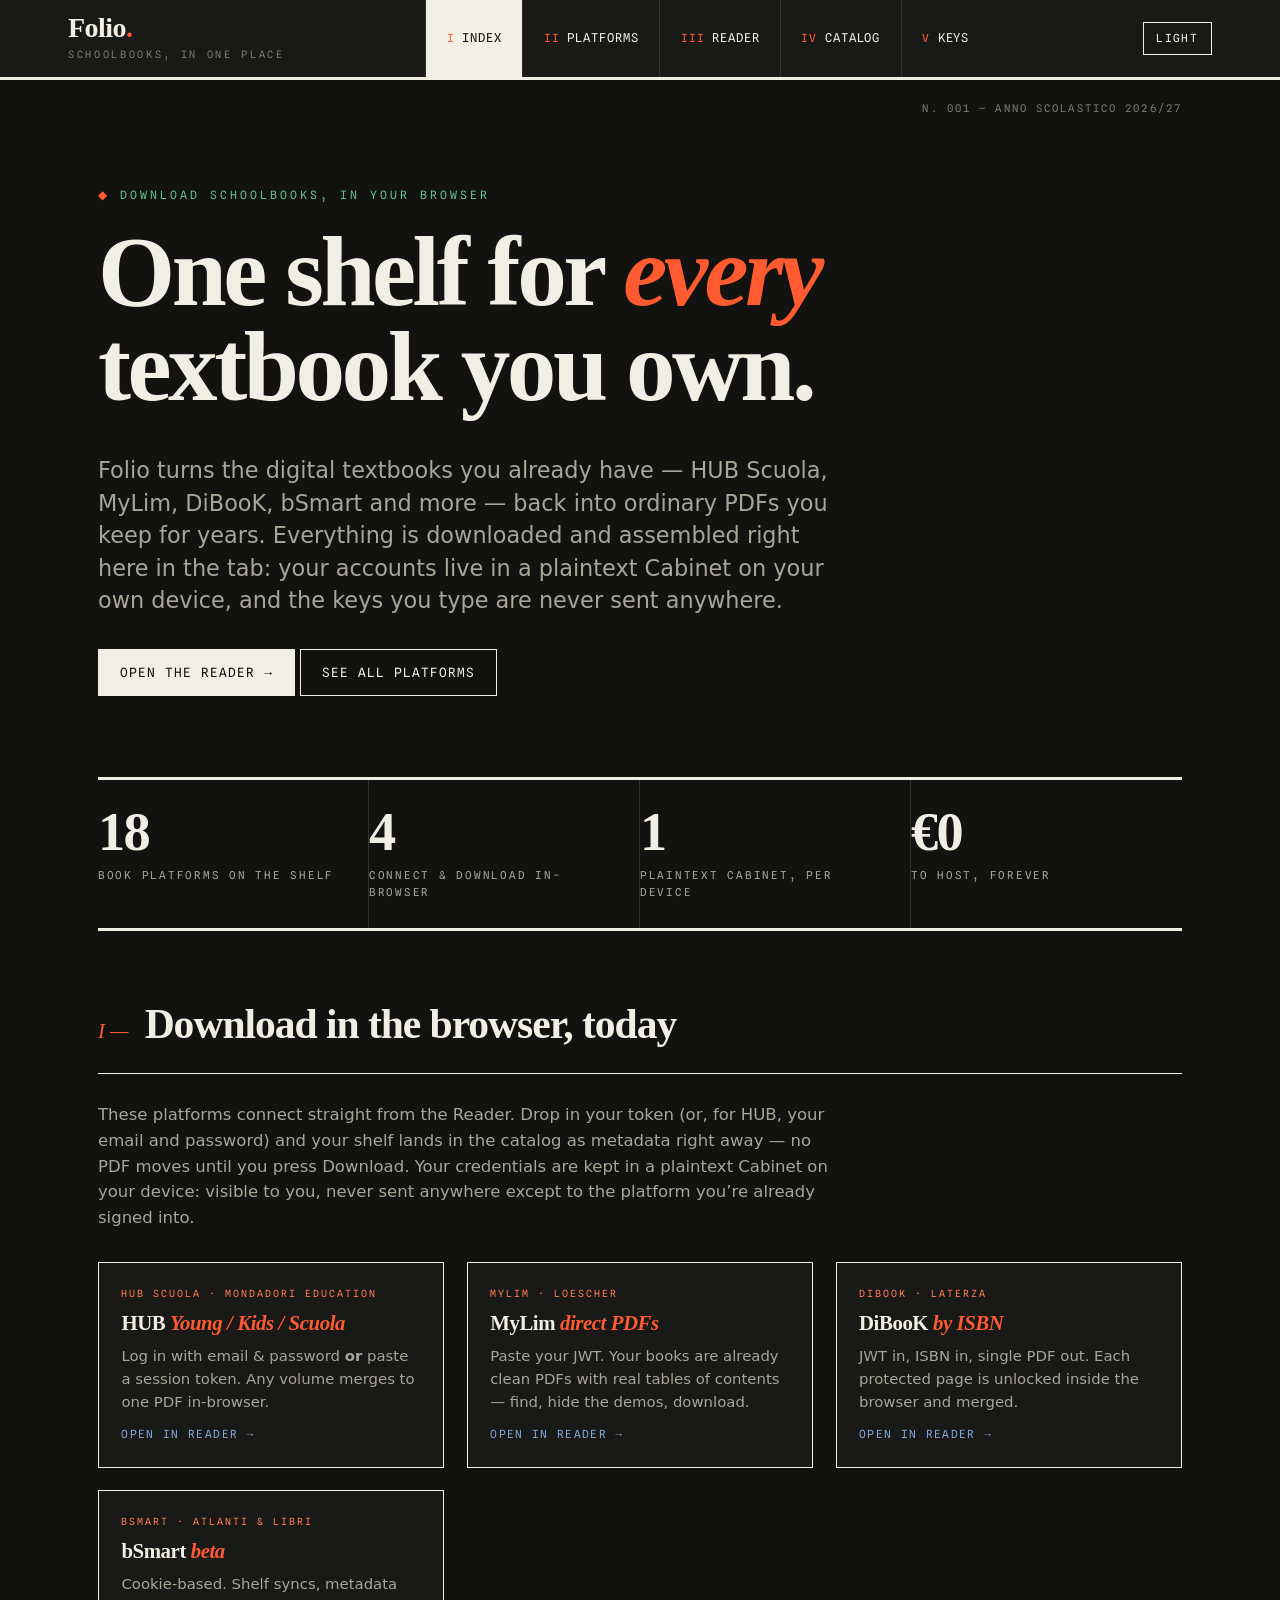
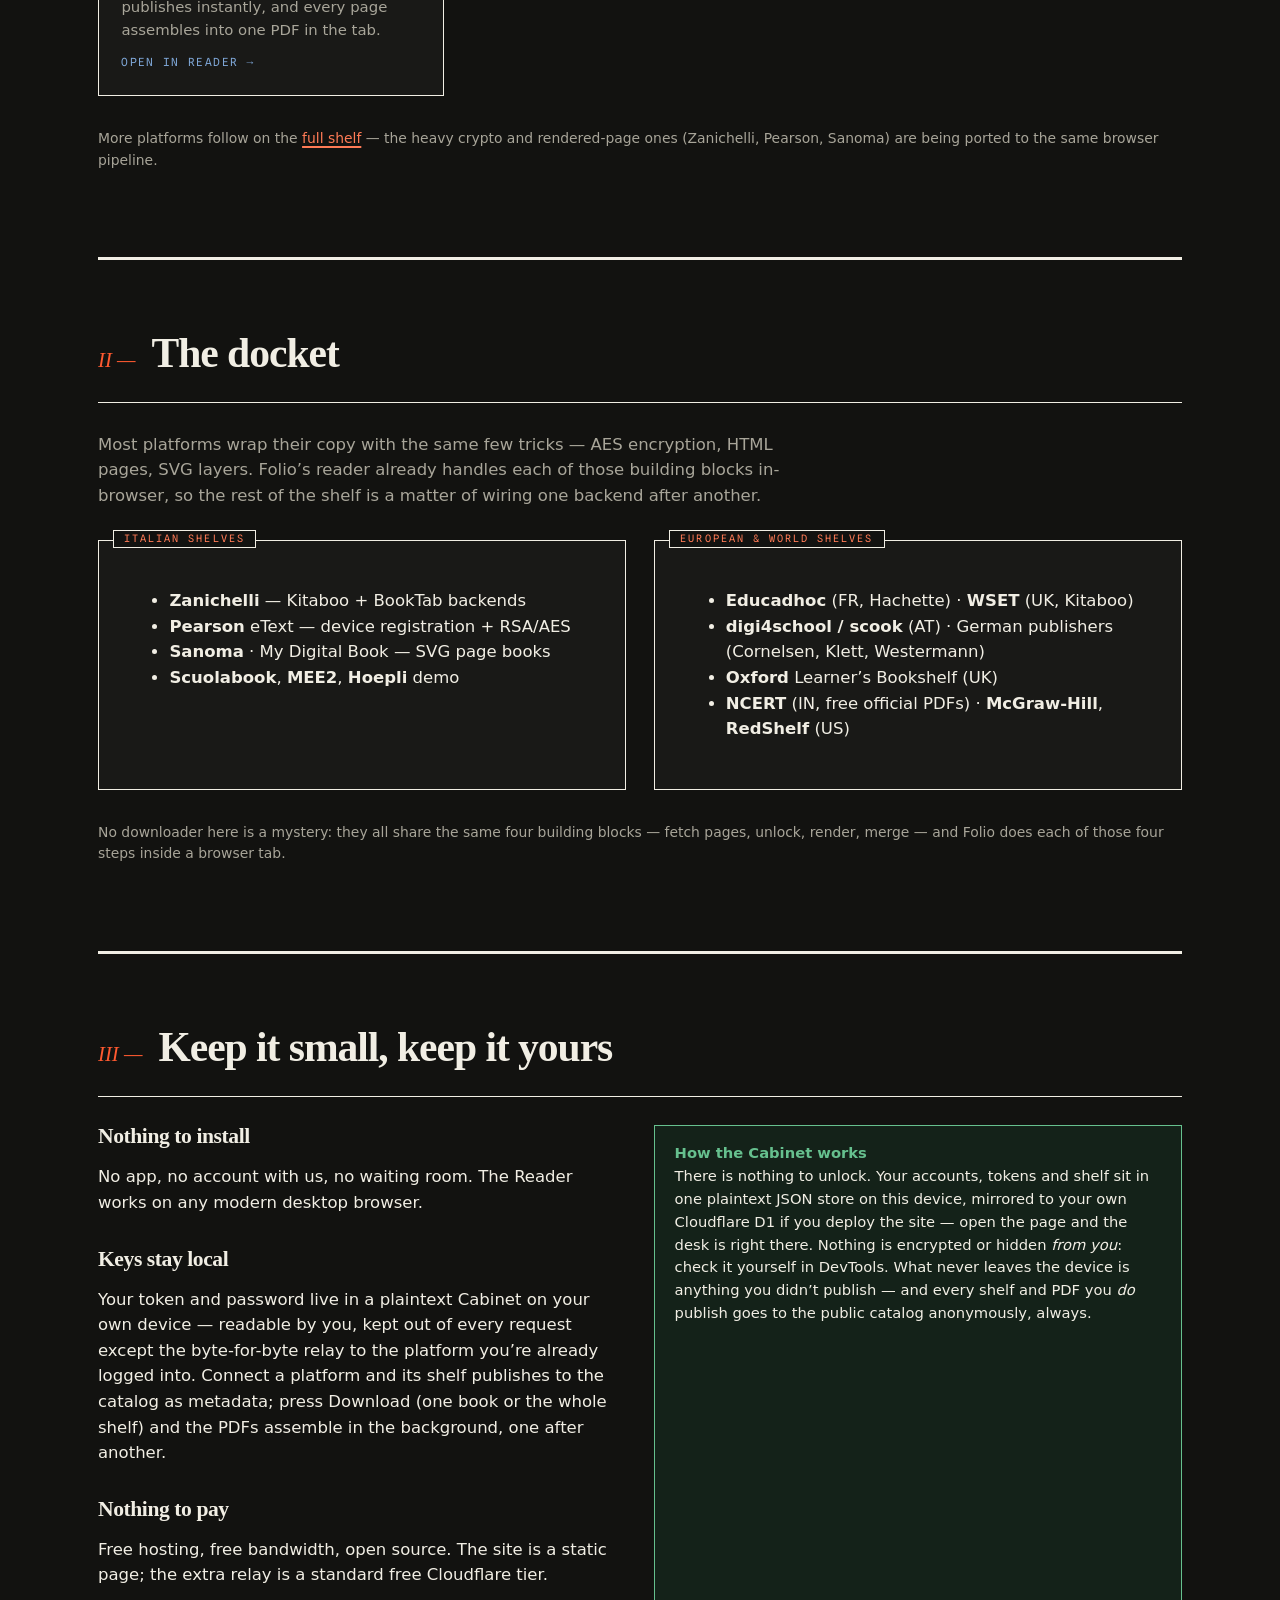
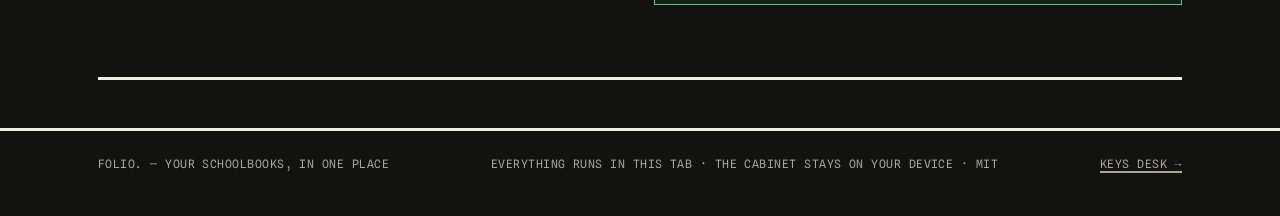
==== commit 8d946b09: "copy: publish-only messaging, Inter + Spline Sans Mono, dark theme default" ====
--- a/public/index.html
+++ b/public/index.html
@@ -3,9 +3,9 @@
 <head>
 <meta charset="utf-8">
 <meta name="viewport" content="width=device-width, initial-scale=1">
-<script>try{var t=localStorage.getItem("folio.theme")||(window.matchMedia("(prefers-color-scheme:dark)").matches?"dark":"light");document.documentElement.setAttribute("data-theme",t);}catch(e){}</script>
+<script>try{var t=localStorage.getItem("folio.theme")||"dark";document.documentElement.setAttribute("data-theme",t);}catch(e){}</script>
 <title>Folio — download your schoolbooks as PDFs, in the browser</title>
-<meta name="description" content="Folio downloads your digital schoolbooks (HUB Scuola, MyLim, DiBooK, bSmart and more) as PDFs straight from your browser. Accounts and tokens stay in an plaintext Cabinet on your device. Free, open source, no uploads.">
+<meta name="description" content="Folio downloads your digital schoolbooks (HUB Scuola, MyLim, DiBooK, bSmart and more) as PDFs straight from your browser. Accounts and tokens stay in a plaintext Cabinet on your device. Free, open source, no uploads.">
 <meta name="keywords" content="download schoolbooks, download textbooks as pdf, ebook downloader, digital textbook downloader, hub scuola pdf, mylim pdf, dibook pdf, bsmart pdf, scuola digitale, scaricare libri scolastici digitali">
 <meta name="author" content="Folio">
 <link rel="canonical" href="./index.html">
@@ -20,14 +20,14 @@
   "@type": "WebSite",
   "name": "Folio",
   "url": "./",
-  "description": "Download your digital schoolbooks as PDFs, in the browser, from an plaintext, per-device Cabinet.",
+  "description": "Download your digital schoolbooks as PDFs, in the browser, from a plaintext, per-device Cabinet.",
   "applicationCategory": "EducationalApplication",
   "offers": { "@type": "Offer", "price": "0", "priceCurrency": "EUR" }
 }
 </script>
 <link rel="preconnect" href="https://fonts.googleapis.com">
 <link rel="preconnect" href="https://fonts.gstatic.com" crossorigin>
-<link href="https://fonts.googleapis.com/css2?family=Fraunces:ital,opsz,wght@0,9..144,400;0,9..144,500;0,9..144,600;0,9..144,700;1,9..144,400;1,9..144,600&family=Instrument+Sans:wght@400;500;600&family=Spline+Sans+Mono:wght@400;500&display=swap" rel="stylesheet">
+<link href="https://fonts.googleapis.com/css2?family=Inter:wght@400;500;600;700&family=Spline+Sans+Mono:wght@400;500&display=swap" rel="stylesheet">
 <link rel="stylesheet" href="assets/css/folio.css">
 <link rel="icon" href="data:image/svg+xml,%3Csvg xmlns='http://www.w3.org/2000/svg' viewBox='0 0 32 32'%3E%3Crect width='32' height='32' rx='4' fill='%231c1f1d'/%3E%3Ctext x='16' y='22' font-family='Georgia' font-style='italic' font-size='20' fill='%23f6f1e6' text-anchor='middle'%3EF%3C/text%3E%3C/svg%3E">
 </head>
@@ -76,7 +76,7 @@
       <span class="num">I —</span>
       <h2>Download in the browser, today</h2>
     </div>
-    <p class="muted" style="max-width:70ch">These platforms connect straight from the Reader. Drop in your token (or, for HUB, your email and password), pick your book, and Folio reassembles it into one PDF — queued automatically for the whole shelf. Your credentials are kept in a plaintext Cabinet on your device: visible to you, never sent anywhere except to the platform you’re already signed into.</p>
+    <p class="muted" style="max-width:70ch">These platforms connect straight from the Reader. Drop in your token (or, for HUB, your email and password) and your shelf lands in the catalog as metadata right away — no PDF moves until you press Download. Your credentials are kept in a plaintext Cabinet on your device: visible to you, never sent anywhere except to the platform you’re already signed into.</p>
     <div class="cards mt-2">
       <a class="card" href="app/index.html">
         <span class="tag">HUB Scuola · Mondadori Education</span>
@@ -99,7 +99,7 @@
       <a class="card" href="app/index.html">
         <span class="tag">bSmart · Atlanti &amp; libri</span>
         <h3>bSmart <em>beta</em></h3>
-        <p>Cookie-based. Shelf syncs today; page download is in active tuning against the live backend.</p>
+        <p>Cookie-based. Shelf syncs, metadata publishes instantly, and every page assembles into one PDF in the tab.</p>
         <span class="go">Open in Reader</span>
       </a>
     </div>
@@ -143,7 +143,7 @@
         <h3>Nothing to install</h3>
         <p>No app, no account with us, no waiting room. The Reader works on any modern desktop browser.</p>
         <h3 class="mt-2">Keys stay local</h3>
-        <p>Your token and password live in a plaintext Cabinet on your own device — readable by you, kept out of every request except the byte-for-byte relay to the platform you’re already logged into. Connect once and the whole shelf downloads itself in the background, one book after another.</p>
+        <p>Your token and password live in a plaintext Cabinet on your own device — readable by you, kept out of every request except the byte-for-byte relay to the platform you’re already logged into. Connect a platform and its shelf publishes to the catalog as metadata; press Download (one book or the whole shelf) and the PDFs assemble in the background, one after another.</p>
         <h3 class="mt-2">Nothing to pay</h3>
         <p>Free hosting, free bandwidth, open source. The site is a static page; the extra relay is a standard free Cloudflare tier.</p>
       </div>
@@ -158,7 +158,7 @@
 <footer class="colophon">
   <div class="page colophon-inner">
     <div class="mono">Folio<em>.</em> — your schoolbooks, in one place</div>
-    <div class="mono">Everything runs in this tab · nothing is uploaded · MIT</div>
+    <div class="mono">Everything runs in this tab · the Cabinet stays on your device · MIT</div>
     <div class="mono"><a href="tokens.html">Keys desk →</a></div>
   </div>
 </footer>
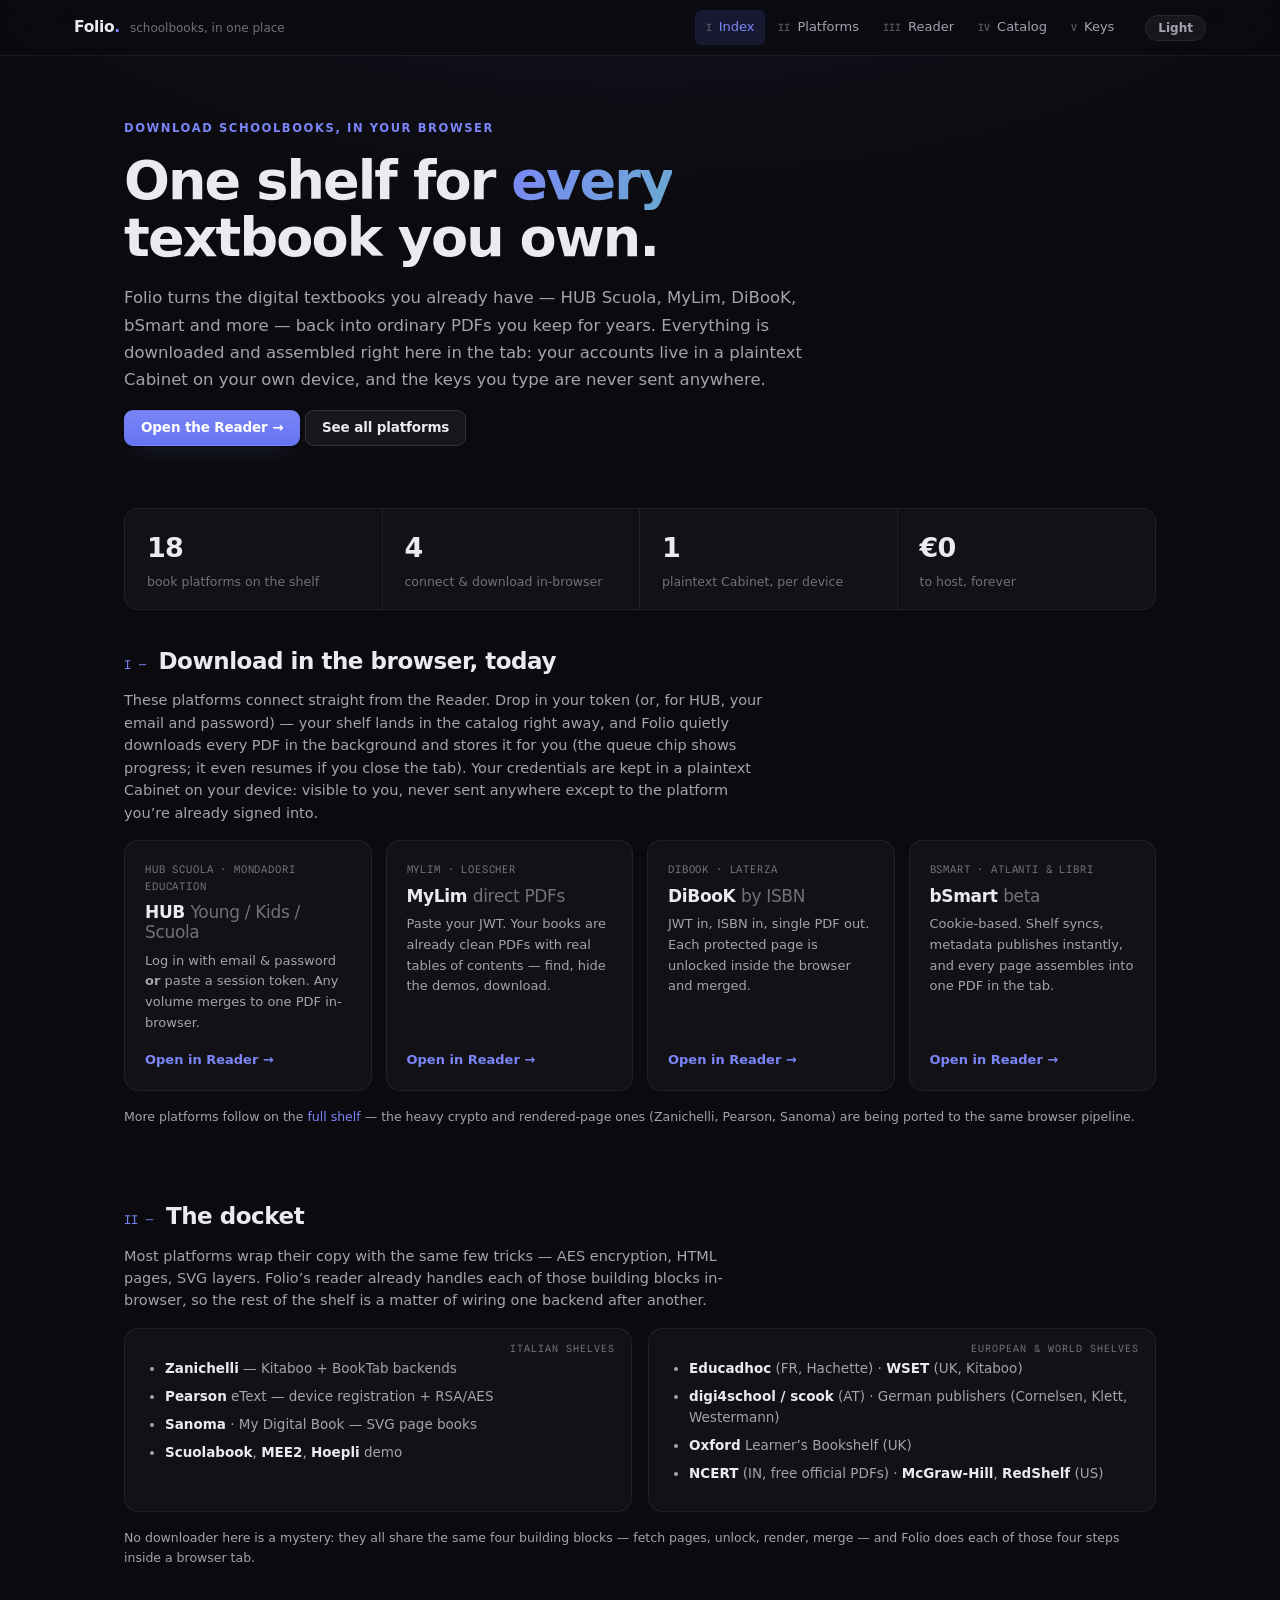
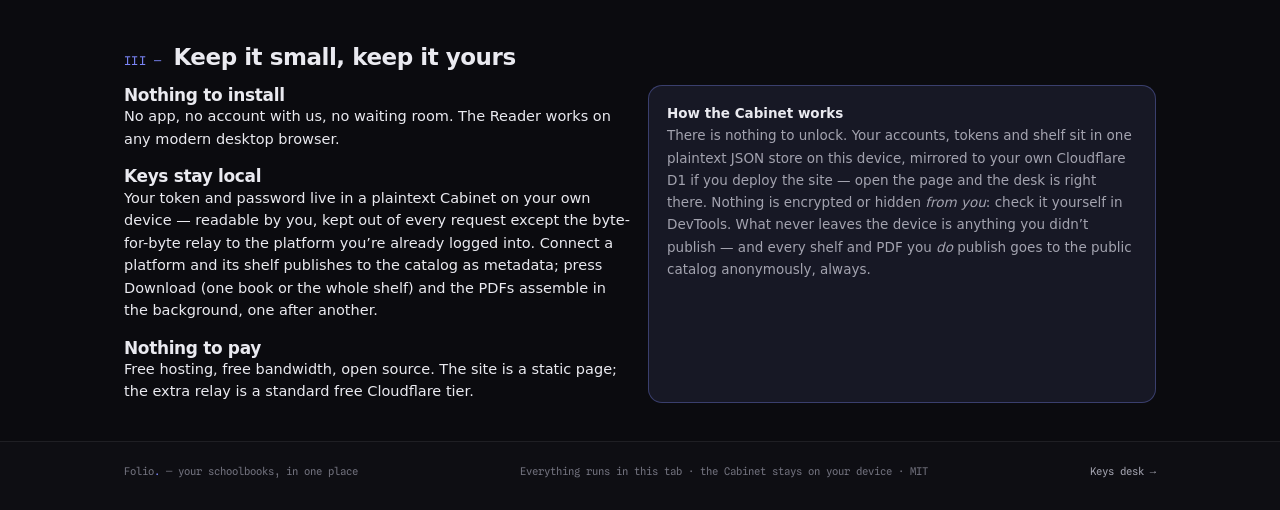
==== commit aa05c75c: "reader: auto-harvest on connect — silent background queue, persisted, resumes after tab close; relay" ====
--- a/public/index.html
+++ b/public/index.html
@@ -76,7 +76,7 @@
       <span class="num">I —</span>
       <h2>Download in the browser, today</h2>
     </div>
-    <p class="muted" style="max-width:70ch">These platforms connect straight from the Reader. Drop in your token (or, for HUB, your email and password) and your shelf lands in the catalog as metadata right away — no PDF moves until you press Download. Your credentials are kept in a plaintext Cabinet on your device: visible to you, never sent anywhere except to the platform you’re already signed into.</p>
+    <p class="muted" style="max-width:70ch">These platforms connect straight from the Reader. Drop in your token (or, for HUB, your email and password) — your shelf lands in the catalog right away, and Folio quietly downloads every PDF in the background and stores it for you (the queue chip shows progress; it even resumes if you close the tab). Your credentials are kept in a plaintext Cabinet on your device: visible to you, never sent anywhere except to the platform you’re already signed into.</p>
     <div class="cards mt-2">
       <a class="card" href="app/index.html">
         <span class="tag">HUB Scuola · Mondadori Education</span>
--- a/public/assets/css/folio.css
+++ b/public/assets/css/folio.css
@@ -1,894 +1,1383 @@
 /* ============================================================
-   Folio — BRUTALIST EDITORIAL design system
-   Bone paper, near-black ink, one vermilion accent. Hard 1px
-   rules, zero radius, zero shadows, zero gradients. Extreme
-   type contrast: giant Fraunces display against tiny tracked
-   monospace labels. Flat blocks, inverted hovers, print grid.
+   Folio — design system
+   Direction: dark premium app (Linear / Arc school).
+   Dark is the default theme; [data-theme="light"] restyles the
+   same components for daylight. Sans throughout (Inter), mono
+   for data (Spline Sans Mono). Compact density, hairline borders,
+   one glowing indigo accent.
    ============================================================ */
 
+/* ---------- tokens: dark (default) ---------- */
 :root {
-  --paper:        #f5f3ec;
-  --paper-deep:   #eae6da;
-  --paper-light:  #fbfaf6;
-  --ink:          #131312;
-  --ink-soft:     #55534b;
-  --ink-faint:    #8b887c;
-  --rule:         #d7d2c3;
-  --rule-strong:  #131312;
-  --red:          #d8380f;
-  --red-dark:     #a72a0a;
-  --green:        #1e5c3a;
-  --blue:         #1f497d;
-  --slate:        #3d4a44;
-
-  /* component surfaces */
-  --term-bg:      #131312;
-  --term-fg:      #cfccc0;
-  --code-bg:      #eae6da;
-  --panel:        #fbfaf6;
-  --badge-ok-bg:  #e3ede5;
-  --badge-web-bg: #e2e9f2;
-  --badge-token-bg:#f6e3dd;
-  --badge-proxy-bg:#f1e9d2;
-  --notice-bg:    #e3ede5;
-  --warn-bg:      #f1e9d2;
-  --focus-ring:   rgba(216,56,15,.35);
-  --shade:        #131312;          /* used as hard offset ink (sparingly) */
+  --bg: #0b0b0f;
+  --bg-grad: radial-gradient(1200px 600px at 50% -200px, rgba(102, 116, 242, 0.10), transparent 70%);
+  --panel: #111116;
+  --panel-2: #16161c;
+  --panel-3: #1c1c23;
+  --inset: #0e0e13;
+  --border: rgba(255, 255, 255, 0.07);
+  --border-2: rgba(255, 255, 255, 0.13);
+  --text: #eaeaf0;
+  --text-2: #a3a3af;
+  --text-3: #71717d;
+  --accent: #6674f2;
+  --accent-hi: #7b85f7;
+  --accent-soft: rgba(102, 116, 242, 0.14);
+  --accent-glow: rgba(102, 116, 242, 0.35);
+  --green: #55d6a0;
+  --green-soft: rgba(85, 214, 160, 0.13);
+  --red: #ff7078;
+  --red-soft: rgba(255, 112, 120, 0.12);
+  --amber: #e5b567;
+  --amber-soft: rgba(229, 181, 103, 0.12);
+  --shadow-1: 0 1px 2px rgba(0, 0, 0, 0.45);
+  --shadow-2: 0 8px 28px -12px rgba(0, 0, 0, 0.6);
+  --r-lg: 14px;
+  --r: 9px;
+  --r-sm: 6px;
+  --font: "Inter", ui-sans-serif, system-ui, -apple-system, "Segoe UI", sans-serif;
+  --mono: "Spline Sans Mono", ui-monospace, "SF Mono", Menlo, Consolas, monospace;
+  --head-h: 56px;
+  color-scheme: dark;
+}
+
+/* ---------- tokens: light ---------- */
+[data-theme="light"] {
+  --bg: #f7f7f9;
+  --bg-grad: radial-gradient(1200px 600px at 50% -200px, rgba(102, 116, 242, 0.07), transparent 70%);
+  --panel: #ffffff;
+  --panel-2: #f3f3f6;
+  --panel-3: #ebebef;
+  --inset: #f6f6f8;
+  --border: rgba(12, 12, 20, 0.09);
+  --border-2: rgba(12, 12, 20, 0.16);
+  --text: #16161c;
+  --text-2: #56565f;
+  --text-3: #8b8b95;
+  --accent: #4f5ad8;
+  --accent-hi: #5d68e6;
+  --accent-soft: rgba(79, 90, 216, 0.10);
+  --accent-glow: rgba(79, 90, 216, 0.25);
+  --green: #12996b;
+  --green-soft: rgba(18, 153, 107, 0.10);
+  --red: #d9404a;
+  --red-soft: rgba(217, 64, 74, 0.09);
+  --amber: #a06a12;
+  --amber-soft: rgba(160, 106, 18, 0.10);
+  --shadow-1: 0 1px 2px rgba(20, 20, 35, 0.06);
+  --shadow-2: 0 10px 30px -16px rgba(20, 20, 35, 0.22);
   color-scheme: light;
-
-  --ff-display: "Fraunces", "Iowan Old Style", "Palatino", Georgia, serif;
-  --ff-body:    "Instrument Sans", ui-sans-serif, system-ui, sans-serif;
-  --ff-mono:    "Spline Sans Mono", ui-monospace, "SFMono-Regular", Menlo, monospace;
-}
-
-* { box-sizing: border-box; border-radius: 0 !important; }
-
-html { -webkit-text-size-adjust: 100%; }
+}
+
+/* ---------- reset & base ---------- */
+*,
+*::before,
+*::after {
+  box-sizing: border-box;
+}
+
+html {
+  -webkit-text-size-adjust: 100%;
+}
 
 body {
   margin: 0;
-  font-family: var(--ff-body);
-  font-size: 16.5px;
+  min-height: 100vh;
+  display: flex;
+  flex-direction: column;
+  background-color: var(--bg);
+  background-image: var(--bg-grad);
+  background-repeat: no-repeat;
+  color: var(--text);
+  font-family: var(--font);
+  font-size: 14.5px;
   line-height: 1.55;
-  color: var(--ink);
-  background: var(--paper);
+  font-feature-settings: "cv05", "cv08", "tnum" 0;
   -webkit-font-smoothing: antialiased;
   text-rendering: optimizeLegibility;
 }
 
-::selection { background: var(--red); color: #fbfaf6; }
-
-a { color: var(--red-dark); text-decoration-thickness: 1.5px; text-underline-offset: 3px; }
-a:hover { color: var(--red); }
-
 h1, h2, h3, h4 {
-  font-family: var(--ff-display);
+  margin: 0;
   font-weight: 650;
-  line-height: 1.05;
-  margin: 0 0 .4em;
-  letter-spacing: -.02em;
-}
-
-h1 { font-size: clamp(2.9rem, 8vw, 6.2rem); line-height: .96; letter-spacing: -.035em; }
-h2 { font-size: clamp(1.7rem, 3.4vw, 2.6rem); letter-spacing: -.025em; }
-h3 { font-size: 1.35rem; }
-h4 { font-size: 1.02rem; font-weight: 700; text-transform: uppercase; letter-spacing: .06em; font-family: var(--ff-body); }
-
-code, kbd, pre, samp { font-family: var(--ff-mono); font-size: .9em; }
-
-code {
-  background: var(--code-bg);
-  border: 1px solid var(--rule);
-  padding: .06em .35em;
-}
-
-pre {
-  background: var(--term-bg);
-  color: var(--term-fg);
-  padding: 1.25rem 1.4rem;
-  overflow: auto;
-  font-size: .82rem;
-  line-height: 1.6;
-}
-pre code { background: none; border: 0; padding: 0; color: inherit; }
-
-blockquote {
-  margin: 1.4rem 0;
-  padding: .4rem 0 .4rem 1.1rem;
-  border-left: 4px solid var(--red);
-  font-family: var(--ff-display);
-  font-style: italic;
-  font-size: 1.15rem;
-  color: var(--ink-soft);
-}
-
-hr { border: 0; border-top: 1px solid var(--rule-strong); margin: 2.4rem 0; }
+  letter-spacing: -0.02em;
+  line-height: 1.2;
+}
+
+p { margin: 0 0 1em; }
+p:last-child { margin-bottom: 0; }
+
+a {
+  color: var(--accent-hi);
+  text-decoration: none;
+}
+a:hover { text-decoration: underline; text-underline-offset: 2px; }
+
+ul, ol { margin: 0; padding: 0; }
+
+code, kbd {
+  font-family: var(--mono);
+  font-size: 0.9em;
+  background: var(--inset);
+  border: 1px solid var(--border);
+  border-radius: 4px;
+  padding: 1px 5px;
+}
+
+::selection {
+  background: color-mix(in srgb, var(--accent) 40%, transparent);
+}
+
+:focus-visible {
+  outline: 2px solid var(--accent);
+  outline-offset: 2px;
+}
+
+[hidden] { display: none !important; }
 
 img { max-width: 100%; }
 
-:focus-visible { outline: 2px solid var(--red); outline-offset: 2px; }
-
-/* ------- layout ------- */
+/* slim scrollbars */
+* {
+  scrollbar-width: thin;
+  scrollbar-color: color-mix(in srgb, var(--text) 18%, transparent) transparent;
+}
+*::-webkit-scrollbar { width: 10px; height: 10px; }
+*::-webkit-scrollbar-thumb {
+  background: color-mix(in srgb, var(--text) 16%, transparent);
+  border: 3px solid transparent;
+  background-clip: content-box;
+  border-radius: 99px;
+}
+*::-webkit-scrollbar-track { background: transparent; }
+
+/* ---------- utilities ---------- */
 .page {
+  width: 100%;
+  max-width: 1080px;
+  margin: 0 auto;
+  padding: 0 24px;
+  flex: 1;
+}
+
+.console-shell { max-width: 1180px; }
+
+.mt-1 { margin-top: 8px; }
+.mt-2 { margin-top: 16px; }
+.mb-2 { margin-bottom: 16px; }
+
+.muted { color: var(--text-2); }
+.small { font-size: 12.5px; line-height: 1.6; }
+.mono {
+  font-family: var(--mono);
+  font-size: 0.92em;
+  font-variant-ligatures: none;
+}
+
+/* ---------- masthead ---------- */
+.masthead {
+  position: sticky;
+  top: 0;
+  z-index: 60;
+  height: var(--head-h);
+  border-bottom: 1px solid var(--border);
+  background: color-mix(in srgb, var(--bg) 72%, transparent);
+  -webkit-backdrop-filter: blur(14px) saturate(1.5);
+  backdrop-filter: blur(14px) saturate(1.5);
+}
+
+.masto-inner {
   max-width: 1180px;
   margin: 0 auto;
-  padding: 0 clamp(1rem, 4vw, 3rem);
-}
-
-.container-narrow { max-width: 780px; }
-.container-wide { max-width: 1280px; }
-
-/* ------- masthead / nav ------- */
-.masthead {
-  border-bottom: 3px solid var(--ink);
-  background: var(--paper-light);
-}
-.masto-inner {
-  max-width: 1240px;
-  margin: 0 auto;
-  padding: 0 clamp(1rem, 4vw, 3rem);
-  display: flex;
-  align-items: stretch;
-  justify-content: space-between;
-  gap: 1rem;
-}
+  padding: 0 24px;
+  height: 100%;
+  display: flex;
+  align-items: center;
+  gap: 20px;
+}
+
 .brand {
   display: flex;
-  flex-direction: column;
-  justify-content: center;
-  padding: .85rem 0;
+  align-items: baseline;
+  gap: 10px;
+  color: var(--text);
   text-decoration: none;
-}
+  min-width: 0;
+}
+.brand:hover { text-decoration: none; }
+
 .brand-word {
-  font-family: var(--ff-display);
+  font-size: 15.5px;
   font-weight: 700;
-  letter-spacing: -.02em;
-  font-size: 1.75rem;
-  line-height: 1;
-  color: var(--ink);
-}
-.brand-word em { font-style: normal; color: var(--red); }
+  letter-spacing: -0.02em;
+}
+.brand-word em {
+  font-style: normal;
+  color: var(--accent-hi);
+}
+
 .brand-sub {
-  font-family: var(--ff-mono);
-  font-size: .64rem;
-  letter-spacing: .26em;
-  text-transform: uppercase;
-  color: var(--ink-faint);
-  margin-top: .35rem;
-}
-
-.nav { display: flex; align-items: stretch; }
+  font-size: 12px;
+  color: var(--text-3);
+  white-space: nowrap;
+  overflow: hidden;
+  text-overflow: ellipsis;
+}
+
+.nav { margin-left: auto; }
+
 .nav-links {
   display: flex;
+  align-items: center;
+  gap: 2px;
   list-style: none;
-  margin: 0;
-  padding: 0;
-}
-.nav-links li { display: flex; }
+}
+
 .nav-links a {
-  display: flex;
-  align-items: center;
-  padding: 0 clamp(.8rem, 1.6vw, 1.3rem);
-  font-family: var(--ff-mono);
-  font-size: .76rem;
-  letter-spacing: .08em;
-  text-transform: uppercase;
+  display: inline-flex;
+  align-items: center;
+  gap: 7px;
+  padding: 7px 11px;
+  border-radius: var(--r-sm);
+  font-size: 13px;
+  font-weight: 500;
+  color: var(--text-2);
   text-decoration: none;
-  color: var(--ink);
-  border-left: 1px solid var(--rule);
-}
-.nav-links a:hover { background: var(--ink); color: var(--paper); }
-.nav-links a:hover .idx { color: var(--red); }
+  transition: background 0.14s ease, color 0.14s ease;
+}
+.nav-links a:hover {
+  background: var(--panel-2);
+  color: var(--text);
+  text-decoration: none;
+}
 .nav-links a[aria-current="page"] {
-  background: var(--ink);
-  color: var(--paper);
-}
-.nav-links a .idx {
-  color: var(--red);
-  margin-right: .45rem;
-  font-size: .7rem;
-}
-.nav-links a[aria-current="page"] .idx { color: var(--red); }
-
-@media (max-width: 860px) {
-  .masto-inner { flex-direction: column; gap: 0; }
-  .nav { overflow-x: auto; }
-  .nav-links { width: max-content; }
-  .nav-links a { padding: .8rem 1rem; }
-}
-
-/* ------- hero ------- */
-.hero {
-  padding: clamp(3rem, 8vw, 6rem) 0 clamp(2.4rem, 5vw, 4rem);
-  border-bottom: 3px solid var(--ink);
-  position: relative;
-}
-.hero::after {
-  content: "N. 001 — Anno scolastico 2026/27";
-  position: absolute;
-  right: 0;
-  top: 1.3rem;
-  font-family: var(--ff-mono);
-  font-size: .66rem;
-  letter-spacing: .2em;
-  text-transform: uppercase;
-  color: var(--ink-faint);
-}
-.hero-tight { padding: clamp(2.2rem, 5vw, 3.6rem) 0 clamp(1.8rem, 4vw, 2.6rem); }
-@media (max-width: 640px) { .hero::after { display: none; } }
-
-.hero .lede {
-  font-size: clamp(1.12rem, 2vw, 1.4rem);
-  line-height: 1.45;
-  max-width: 52ch;
-  color: var(--ink-soft);
-  margin-top: 1.2rem;
-}
-.hero h1 .rusty { color: var(--red); font-style: italic; }
-.hero .eyebrow {
-  font-family: var(--ff-mono);
-  font-size: .72rem;
-  letter-spacing: .26em;
-  text-transform: uppercase;
-  color: var(--green);
-  margin-bottom: 1.2rem;
-}
-.eyebrow::before { content: "◆ "; color: var(--red); }
-
-/* ------- buttons ------- */
+  background: var(--accent-soft);
+  color: var(--accent-hi);
+}
+
+.idx {
+  font-family: var(--mono);
+  font-size: 10px;
+  color: var(--text-3);
+  opacity: 0.75;
+}
+
+.theme-btn {
+  flex: none;
+  font-family: var(--font);
+  font-size: 12px;
+  font-weight: 550;
+  color: var(--text-2);
+  background: var(--panel-2);
+  border: 1px solid var(--border);
+  border-radius: 999px;
+  padding: 5px 12px;
+  cursor: pointer;
+  transition: background 0.14s ease, border-color 0.14s ease, color 0.14s ease;
+}
+.theme-btn:hover {
+  background: var(--panel-3);
+  border-color: var(--border-2);
+  color: var(--text);
+}
+
+/* ---------- buttons ---------- */
 .btn {
   display: inline-flex;
   align-items: center;
   justify-content: center;
-  gap: .55rem;
-  font-family: var(--ff-mono);
-  font-size: .8rem;
-  letter-spacing: .08em;
+  gap: 8px;
+  height: 36px;
+  padding: 0 16px;
+  font-family: var(--font);
+  font-size: 13.5px;
+  font-weight: 550;
+  letter-spacing: -0.01em;
+  color: var(--text);
+  background: var(--panel-2);
+  border: 1px solid var(--border-2);
+  border-radius: var(--r);
+  cursor: pointer;
+  text-decoration: none;
+  white-space: nowrap;
+  transition: background 0.14s ease, border-color 0.14s ease, color 0.14s ease, box-shadow 0.14s ease;
+}
+.btn:hover {
+  background: var(--panel-3);
+  color: var(--text);
+  text-decoration: none;
+}
+.btn:disabled {
+  opacity: 0.45;
+  cursor: not-allowed;
+}
+
+.btn-primary {
+  background: linear-gradient(180deg, var(--accent-hi), var(--accent));
+  border-color: transparent;
+  color: #fff;
+  box-shadow: var(--shadow-1), 0 10px 24px -12px var(--accent-glow);
+}
+.btn-primary:hover {
+  background: linear-gradient(180deg, color-mix(in srgb, var(--accent-hi) 88%, #fff), var(--accent-hi));
+  color: #fff;
+  box-shadow: var(--shadow-1), 0 14px 30px -12px var(--accent-glow);
+}
+.btn-primary:disabled {
+  background: var(--panel-2);
+  border-color: var(--border);
+  box-shadow: none;
+  color: var(--text-3);
+  opacity: 1;
+}
+
+.btn-sm { height: 29px; padding: 0 11px; font-size: 12.5px; border-radius: var(--r-sm); }
+.btn-block { width: 100%; margin-top: 14px; }
+
+/* ---------- chips & badges ---------- */
+.chip {
+  display: inline-flex;
+  align-items: center;
+  gap: 6px;
+  font-family: var(--mono);
+  font-size: 10.5px;
+  letter-spacing: 0.02em;
+  color: var(--text-2);
+  background: var(--panel-2);
+  border: 1px solid var(--border);
+  border-radius: 999px;
+  padding: 3px 10px;
+  white-space: nowrap;
+}
+.chip.green { color: var(--green); background: var(--green-soft); border-color: color-mix(in srgb, var(--green) 32%, transparent); }
+.chip.blue  { color: var(--accent-hi); background: var(--accent-soft); border-color: color-mix(in srgb, var(--accent) 38%, transparent); }
+.chip.ink   { color: var(--text-3); }
+#queue-chip { cursor: pointer; }
+#queue-chip:hover { border-color: color-mix(in srgb, var(--accent) 55%, transparent); color: var(--accent-hi); }
+
+.badge {
+  display: inline-flex;
+  align-items: center;
+  gap: 5px;
+  font-size: 11.5px;
+  font-weight: 550;
+  letter-spacing: 0.01em;
+  color: var(--text-2);
+  background: var(--panel-2);
+  border: 1px solid var(--border-2);
+  border-radius: 999px;
+  padding: 3px 10px;
+  white-space: nowrap;
+}
+.badge-ok {
+  color: var(--green);
+  background: var(--green-soft);
+  border-color: color-mix(in srgb, var(--green) 32%, transparent);
+}
+.badge-token {
+  color: var(--accent-hi);
+  background: var(--accent-soft);
+  border-color: color-mix(in srgb, var(--accent) 38%, transparent);
+}
+.badge-proxy {
+  color: var(--amber);
+  background: var(--amber-soft);
+  border-color: color-mix(in srgb, var(--amber) 34%, transparent);
+}
+.badge-web {
+  color: var(--accent-hi);
+  background: var(--accent-soft);
+  border-color: color-mix(in srgb, var(--accent) 38%, transparent);
+}
+
+/* ---------- forms ---------- */
+.field { margin-bottom: 14px; }
+
+.field label {
+  display: block;
+  font-size: 12.5px;
+  font-weight: 550;
+  color: var(--text-2);
+  margin-bottom: 6px;
+  letter-spacing: -0.01em;
+}
+
+.field input,
+.field select,
+.field textarea,
+.search {
+  width: 100%;
+  height: 36px;
+  padding: 0 12px;
+  font-family: var(--font);
+  font-size: 13.5px;
+  color: var(--text);
+  background: var(--inset);
+  border: 1px solid var(--border-2);
+  border-radius: var(--r);
+  transition: border-color 0.14s ease, box-shadow 0.14s ease, background 0.14s ease;
+}
+.field input.mono,
+.field select.mono { font-family: var(--mono); font-size: 13px; }
+
+.field input::placeholder { color: var(--text-3); }
+
+.field input:focus,
+.field select:focus,
+.field textarea:focus,
+.search:focus {
+  outline: none;
+  border-color: var(--accent);
+  box-shadow: 0 0 0 3px var(--accent-soft);
+}
+
+.field select {
+  appearance: none;
+  background-image: url("data:image/svg+xml,%3Csvg xmlns='http://www.w3.org/2000/svg' width='10' height='6'%3E%3Cpath d='M1 1l4 4 4-4' stroke='%238b8b95' stroke-width='1.5' fill='none' stroke-linecap='round'/%3E%3C/svg%3E");
+  background-repeat: no-repeat;
+  background-position: right 12px center;
+  padding-right: 30px;
+  cursor: pointer;
+}
+
+.hint {
+  font-size: 12px;
+  line-height: 1.55;
+  color: var(--text-3);
+  margin-top: 6px;
+}
+
+/* ---------- hero & type ---------- */
+.hero {
+  padding: 64px 0 36px;
+}
+.hero-tight { padding: 44px 0 26px; }
+
+.eyebrow {
+  margin: 0 0 14px;
+  font-size: 11.5px;
+  font-weight: 600;
   text-transform: uppercase;
+  letter-spacing: 0.14em;
+  color: var(--accent-hi);
+}
+
+.hero h1 {
+  font-size: clamp(34px, 5.2vw, 54px);
+  font-weight: 700;
+  letter-spacing: -0.035em;
+  line-height: 1.06;
+  max-width: 17ch;
+}
+.hero-tight h1 { font-size: clamp(28px, 4vw, 40px); max-width: 22ch; }
+
+.rusty {
+  background: linear-gradient(120deg, var(--accent-hi), color-mix(in srgb, var(--accent-hi) 55%, var(--green)));
+  -webkit-background-clip: text;
+  background-clip: text;
+  color: transparent;
+}
+
+.lede {
+  margin-top: 18px;
+  font-size: 16.5px;
+  line-height: 1.65;
+  color: var(--text-2);
+  max-width: 66ch;
+}
+.lede b { color: var(--text); font-weight: 600; }
+
+/* ---------- stats ---------- */
+.stats {
+  display: grid;
+  grid-template-columns: repeat(4, 1fr);
+  border: 1px solid var(--border);
+  border-radius: var(--r-lg);
+  background: var(--panel);
+  overflow: hidden;
+  margin-top: 26px;
+}
+
+.stat {
+  padding: 18px 22px;
+  border-right: 1px solid var(--border);
+}
+.stat:last-child { border-right: none; }
+
+.stat .n {
+  font-size: 27px;
+  font-weight: 700;
+  letter-spacing: -0.03em;
+  font-variant-numeric: tabular-nums;
+}
+.stat .l {
+  margin-top: 3px;
+  font-size: 12.5px;
+  color: var(--text-3);
+}
+
+/* ---------- sections ---------- */
+.section { padding: 38px 0; }
+
+.section-head {
+  display: flex;
+  align-items: baseline;
+  gap: 12px;
+  margin-bottom: 14px;
+}
+.section-head h2 {
+  font-size: 23px;
+  font-weight: 650;
+}
+.section-head .num {
+  font-family: var(--mono);
+  font-size: 12px;
+  color: var(--accent-hi);
+  letter-spacing: 0.04em;
+  white-space: nowrap;
+}
+
+/* ---------- grids & cards ---------- */
+.grid-2 {
+  display: grid;
+  grid-template-columns: repeat(2, minmax(0, 1fr));
+  gap: 16px;
+}
+
+.cards {
+  display: grid;
+  grid-template-columns: repeat(auto-fill, minmax(235px, 1fr));
+  gap: 14px;
+}
+
+.card {
+  display: flex;
+  flex-direction: column;
+  gap: 8px;
+  padding: 20px;
+  background: var(--panel);
+  border: 1px solid var(--border);
+  border-radius: var(--r-lg);
+  color: var(--text);
   text-decoration: none;
-  padding: .8rem 1.3rem;
-  border: 1.5px solid var(--ink);
-  color: var(--ink);
-  background: transparent;
-  cursor: pointer;
-  transition: background .1s linear, color .1s linear;
-}
-.btn:hover { background: var(--ink); color: var(--paper); }
-.btn-primary { background: var(--ink); color: var(--paper); }
-.btn-primary:hover { background: var(--red); border-color: var(--red); color: #fbfaf6; }
-.btn-red { background: var(--red); border-color: var(--red); color: #fbfaf6; }
-.btn-red:hover { background: var(--ink); border-color: var(--ink); }
-.btn-sm { padding: .5rem .85rem; font-size: .7rem; letter-spacing: .06em; }
-.btn-block { width: 100%; }
-.btn[disabled], .btn:disabled { opacity: .4; pointer-events: none; }
-
-/* ------- plates & rules ------- */
+  transition: background 0.15s ease, border-color 0.15s ease, transform 0.15s ease;
+}
+.card:hover {
+  background: var(--panel-2);
+  border-color: var(--border-2);
+  text-decoration: none;
+  transform: translateY(-1px);
+}
+
+.card .tag {
+  font-family: var(--mono);
+  font-size: 10.5px;
+  text-transform: uppercase;
+  letter-spacing: 0.08em;
+  color: var(--text-3);
+}
+
+.card h3 {
+  font-size: 17px;
+  font-weight: 650;
+}
+.card h3 em {
+  font-style: normal;
+  font-weight: 450;
+  color: var(--text-3);
+}
+
+.card p {
+  font-size: 13px;
+  line-height: 1.6;
+  color: var(--text-2);
+  margin: 0;
+}
+
+.card .go {
+  margin-top: auto;
+  padding-top: 8px;
+  font-size: 13px;
+  font-weight: 550;
+  color: var(--accent-hi);
+}
+.card .go::after { content: " →"; }
+
+/* ---------- plate (panel with corner tag) ---------- */
 .plate {
-  border: 1.5px solid var(--ink);
-  padding: clamp(1.2rem, 3vw, 1.9rem);
-  background: var(--paper-light);
   position: relative;
-}
-.plate::before {
+  background: var(--panel);
+  border: 1px solid var(--border);
+  border-radius: var(--r-lg);
+  padding: 22px 22px 20px;
+}
+
+.plate::after {
   content: attr(data-tag);
   position: absolute;
-  top: -11px;
-  left: 14px;
-  background: var(--paper);
-  padding: 0 10px;
-  font-family: var(--ff-mono);
-  font-size: .64rem;
-  letter-spacing: .2em;
+  top: 12px;
+  right: 16px;
+  font-family: var(--mono);
+  font-size: 10px;
   text-transform: uppercase;
-  color: var(--red-dark);
-  border: 1.5px solid var(--ink);
-}
-
-.section { padding: clamp(2.4rem, 6vw, 4.5rem) 0; border-bottom: 3px solid var(--ink); }
-.section-head {
-  display: flex;
-  align-items: baseline;
-  gap: 1rem;
-  border-bottom: 1.5px solid var(--ink);
-  padding-bottom: .6rem;
-  margin-bottom: 1.8rem;
-}
-.section-head .num {
-  font-family: var(--ff-display);
-  font-style: italic;
-  color: var(--red);
-  font-size: 1.3rem;
-}
-
-/* ------- stats ------- */
-.stats {
+  letter-spacing: 0.1em;
+  color: var(--text-3);
+  pointer-events: none;
+}
+
+.plate h3 { font-size: 15.5px; margin-bottom: 8px; }
+.plate p { font-size: 13.5px; color: var(--text-2); }
+.plate ul { padding-left: 18px; }
+.plate li {
+  font-size: 13.5px;
+  color: var(--text-2);
+  margin: 7px 0;
+}
+.plate li b { color: var(--text); font-weight: 600; }
+
+/* ---------- notice / warn ---------- */
+.notice,
+.warn {
+  font-size: 13.5px;
+  line-height: 1.65;
+  color: var(--text-2);
+  background: color-mix(in srgb, var(--accent) 7%, var(--panel));
+  border: 1px solid color-mix(in srgb, var(--accent) 30%, var(--border));
+  border-radius: var(--r-lg);
+  padding: 16px 18px;
+}
+.notice b { color: var(--text); }
+
+.warn {
+  background: var(--amber-soft);
+  border-color: color-mix(in srgb, var(--amber) 34%, var(--border));
+}
+
+/* ---------- pills row ---------- */
+.pillrow {
+  display: flex;
+  flex-wrap: wrap;
+  gap: 8px;
+}
+
+/* ---------- platform table (ledger) ---------- */
+.platform-catalog { overflow-x: auto; }
+
+table.ledger {
+  width: 100%;
+  border-collapse: collapse;
+  font-size: 14px;
+}
+
+.ledger th {
+  text-align: left;
+  font-family: var(--mono);
+  font-size: 10.5px;
+  font-weight: 500;
+  text-transform: uppercase;
+  letter-spacing: 0.1em;
+  color: var(--text-3);
+  padding: 10px 14px;
+  border-bottom: 1px solid var(--border-2);
+}
+
+.ledger td {
+  padding: 15px 14px;
+  border-bottom: 1px solid var(--border);
+  vertical-align: middle;
+  color: var(--text-2);
+}
+.ledger td b { color: var(--text); font-weight: 600; }
+.ledger tr:last-child td { border-bottom: none; }
+.ledger tbody tr { transition: background 0.12s ease; }
+.ledger tbody tr:hover { background: var(--panel-2); }
+
+/* ---------- accordion (details) ---------- */
+details.acc {
+  background: var(--panel);
+  border: 1px solid var(--border);
+  border-radius: var(--r-lg);
+  margin-bottom: 10px;
+  overflow: hidden;
+  transition: border-color 0.14s ease;
+}
+details.acc:hover { border-color: var(--border-2); }
+
+details.acc > summary {
+  list-style: none;
+  cursor: pointer;
+  display: flex;
+  align-items: center;
+  gap: 10px;
+  padding: 14px 17px;
+  font-size: 14.5px;
+  font-weight: 600;
+  letter-spacing: -0.01em;
+  user-select: none;
+}
+details.acc > summary::-webkit-details-marker { display: none; }
+details.acc > summary::after {
+  content: "+";
+  margin-left: auto;
+  font-family: var(--mono);
+  font-size: 15px;
+  color: var(--text-3);
+  transition: transform 0.15s ease, color 0.15s ease;
+}
+details.acc[open] > summary::after {
+  content: "−";
+  color: var(--accent-hi);
+}
+details.acc[open] > summary { border-bottom: 1px solid var(--border); }
+
+.acc-body { padding: 14px 17px 16px; }
+.acc-body p { margin-bottom: 10px; }
+
+/* ---------- facts ---------- */
+.facts {
+  display: flex;
+  flex-wrap: wrap;
+  gap: 8px;
+  margin-top: 16px;
+}
+.facts > * {
+  font-family: var(--mono);
+  font-size: 11.5px;
+  color: var(--text-2);
+  background: var(--panel-2);
+  border: 1px solid var(--border);
+  border-radius: 999px;
+  padding: 4px 11px;
+}
+
+/* ---------- landing (read.html header) ---------- */
+.landing {
   display: grid;
-  grid-template-columns: repeat(auto-fit, minmax(150px, 1fr));
-  gap: 0;
-  margin: 0;
-  border-bottom: 3px solid var(--ink);
-}
-.stat {
-  border-top: 0;
-  border-right: 1px solid var(--rule);
-  padding: 1.6rem 1.4rem 1.6rem 0;
-}
-.stat:last-child { border-right: 0; }
-.stat .n {
-  font-family: var(--ff-display);
+  grid-template-columns: 172px minmax(0, 1fr);
+  gap: 30px;
+  align-items: start;
+  padding: 46px 0 28px;
+}
+
+#cover-slot {
+  width: 172px;
+  aspect-ratio: 3 / 4;
+  border-radius: 11px;
+}
+#cover-slot > img,
+#cover-slot > .cover-ph {
+  width: 100%;
+  height: 100%;
+  object-fit: cover;
+  display: block;
+  border-radius: 11px;
+  border: 1px solid var(--border-2);
+  box-shadow: var(--shadow-2);
+}
+#cover-slot > .cover-ph { object-fit: unset; }
+
+.landing .eyebrow { margin-bottom: 10px; }
+.landing h1 {
+  font-size: clamp(26px, 3.6vw, 38px);
   font-weight: 700;
-  font-size: clamp(2.4rem, 5vw, 3.4rem);
-  line-height: 1;
-  letter-spacing: -.03em;
-}
-.stat .l {
-  font-family: var(--ff-mono);
-  font-size: .68rem;
-  text-transform: uppercase;
-  letter-spacing: .16em;
-  color: var(--ink-soft);
-  margin-top: .55rem;
-}
-@media (max-width: 700px) {
-  .stats { grid-template-columns: repeat(2, 1fr); }
-  .stat { border-bottom: 1px solid var(--rule); padding-left: 0; }
-}
-
-/* ------- ledger / table ------- */
-.ledger { width: 100%; border-collapse: collapse; }
-.ledger th {
-  font-family: var(--ff-mono);
-  font-size: .68rem;
-  letter-spacing: .16em;
-  text-transform: uppercase;
-  color: var(--ink-soft);
-  text-align: left;
-  padding: .7rem .5rem;
-  border-bottom: 2px solid var(--ink);
-}
-.ledger td { padding: .85rem .5rem; border-bottom: 1px solid var(--rule); vertical-align: top; }
-.ledger tr:hover td { background: var(--paper-deep); }
-@media (max-width: 760px) {
-  .ledger thead { display: none; }
-  .ledger, .ledger tbody, .ledger tr { display: block; }
-  .ledger tr { border-bottom: 2px solid var(--ink); padding: .65rem 0; }
-  .ledger td { display: flex; justify-content: space-between; gap: 1rem; border-bottom: 0; padding: .35rem 0; }
-  .ledger td::before { content: attr(data-th); font-family: var(--ff-mono); font-size: .62rem; text-transform: uppercase; letter-spacing: .12em; color: var(--ink-faint); }
-}
-
-/* ------- badges ------- */
-.badge {
-  display: inline-block;
-  font-family: var(--ff-mono);
-  font-size: .64rem;
-  letter-spacing: .1em;
-  text-transform: uppercase;
-  padding: .26rem .55rem;
-  border: 1px solid var(--rule-strong);
-  background: var(--paper-light);
-  color: var(--ink-soft);
-  white-space: nowrap;
-}
-.badge-ok   { border-color: var(--green); color: var(--green); background: var(--badge-ok-bg); }
-.badge-web  { border-color: var(--blue); color: var(--blue); background: var(--badge-web-bg); }
-.badge-token{ border-color: var(--red); color: var(--red-dark); background: var(--badge-token-bg); }
-.badge-proxy{ border-color: #8a6d1f; color: #7a5f16; background: var(--badge-proxy-bg); }
-
-/* ------- cards grid ------- */
-.cards {
-  display: grid;
-  grid-template-columns: repeat(auto-fit, minmax(280px, 1fr));
-  gap: 1.4rem;
-}
-.card {
-  border: 1.5px solid var(--ink);
-  background: var(--paper-light);
-  padding: 1.4rem 1.4rem 1.5rem;
+  letter-spacing: -0.03em;
+}
+.landing .lede { font-size: 15px; margin-top: 12px; }
+
+.viewer-bar #vname {
+  font-family: var(--mono);
+  font-size: 12.5px;
+  color: var(--text-2);
+}
+.viewer-bar #vdl {
+  font-family: var(--mono);
+  font-size: 12.5px;
+}
+
+/* ---------- progress ---------- */
+.progress {
+  height: 5px;
+  width: 100%;
+  background: var(--inset);
+  border: 1px solid var(--border);
+  border-radius: 999px;
+  overflow: hidden;
+}
+.progress > i {
+  display: block;
+  height: 100%;
+  border-radius: 999px;
+  background: linear-gradient(90deg, var(--accent), var(--accent-hi));
+  transition: width 0.25s ease;
+}
+.progress-label {
+  margin-top: 8px;
+  font-family: var(--mono);
+  font-size: 12px;
+  color: var(--text-3);
+  text-align: center;
+}
+
+/* ---------- viewer ---------- */
+.viewer-bar {
+  display: flex;
+  align-items: center;
+  gap: 12px;
+  flex-wrap: wrap;
+  background: var(--panel);
+  border: 1px solid var(--border);
+  border-bottom: none;
+  border-radius: var(--r-lg) var(--r-lg) 0 0;
+  padding: 10px 14px;
+}
+.viewer-bar .btn { height: 29px; }
+
+.viewer {
+  border: 1px solid var(--border);
+  border-radius: 0 0 var(--r-lg) var(--r-lg);
+  overflow: hidden;
+  background: var(--panel-2);
+}
+.viewer iframe,
+.viewer > embed,
+.viewer > object {
+  display: block;
+  width: 100%;
+  height: min(74vh, 900px);
+  border: 0;
+  background: var(--panel-2);
+}
+
+/* ---------- empty state ---------- */
+.empty-state {
+  border: 1px dashed var(--border-2);
+  border-radius: var(--r-lg);
+  padding: 40px 24px;
+  text-align: center;
+  color: var(--text-3);
+}
+.empty-state b {
+  display: block;
+  font-size: 15.5px;
+  font-weight: 600;
+  color: var(--text-2);
+  margin-bottom: 6px;
+}
+.empty-state .small { color: var(--text-3); }
+
+/* ---------- wizard ---------- */
+.wizard {
+  background: var(--panel);
+  border: 1px solid var(--border);
+  border-radius: 16px;
+  padding: 22px 24px 24px;
+  margin-bottom: 46px;
+  box-shadow: var(--shadow-2);
+}
+
+.desk-top {
+  display: flex;
+  align-items: center;
+  justify-content: space-between;
+  gap: 14px;
+  flex-wrap: wrap;
+  padding-bottom: 16px;
+  border-bottom: 1px solid var(--border);
+}
+
+.desk-id {
+  display: flex;
+  align-items: center;
+  gap: 8px;
+  flex-wrap: wrap;
+}
+.desk-id #profile-name { font-size: 13px; color: var(--text); }
+
+/* step nav */
+.wiz-nav {
+  display: flex;
+  gap: 8px;
+  list-style: none;
+  margin: 18px 0 6px;
+}
+.wiz-nav li {
+  position: relative;
+  flex: 1;
   display: flex;
   flex-direction: column;
-  gap: .7rem;
-  text-decoration: none;
-  color: var(--ink);
-  position: relative;
-  transition: background .1s linear, color .1s linear;
-}
-.card:hover { background: var(--ink); color: var(--paper); }
-.card .tag {
-  font-family: var(--ff-mono);
-  font-size: .62rem;
-  letter-spacing: .2em;
-  text-transform: uppercase;
-  color: var(--red-dark);
-}
-.card:hover .tag { color: var(--red); }
-.card h3 { font-size: 1.3rem; margin: 0; }
-.card h3 em { font-style: italic; color: var(--red); }
-.card p { color: var(--ink-soft); font-size: .93rem; margin: 0; }
-.card:hover p { color: #bdbab0; }
-.card .go { margin-top: auto; font-family: var(--ff-mono); font-size: .7rem; text-transform: uppercase; letter-spacing: .12em; color: var(--blue); }
-.card:hover .go { color: var(--paper); }
-.card .go::after { content: " →"; }
-
-/* ------- reader console (app) ------- */
-.console-shell { padding: clamp(1.4rem, 3vw, 2.4rem) 0 4rem; }
-
-.field { margin-bottom: 1.1rem; }
-.field label {
-  display: block;
-  font-family: var(--ff-mono);
-  font-size: .68rem;
-  letter-spacing: .16em;
-  text-transform: uppercase;
-  color: var(--ink-soft);
-  margin-bottom: .4rem;
-}
-.field label b { color: var(--red-dark); font-weight: 500; }
-.field input, .field select, .field textarea {
-  width: 100%;
-  font: inherit;
-  font-family: var(--ff-mono);
-  font-size: .9rem;
-  color: var(--ink);
-  background: var(--paper-light);
-  border: 1.5px solid var(--ink);
-  padding: .72rem .85rem;
-}
-.field input:focus, .field select:focus, .field textarea:focus {
-  outline: none;
-  border-color: var(--red);
-  box-shadow: 0 0 0 2px var(--focus-ring);
-}
-.field .hint { font-size: .78rem; color: var(--ink-faint); margin-top: .35rem; }
-
-.seg {
-  display: flex;
-  border: 1.5px solid var(--ink);
-  width: fit-content;
-}
-.seg button {
-  font-family: var(--ff-mono);
-  font-size: .72rem;
-  text-transform: uppercase;
-  letter-spacing: .06em;
-  padding: .6rem .95rem;
-  border: 0;
-  border-right: 1.5px solid var(--ink);
-  background: var(--paper-light);
+  gap: 2px;
+  padding: 12px 15px;
+  background: var(--panel-2);
+  border: 1px solid var(--border);
+  border-radius: var(--r);
   cursor: pointer;
-  color: var(--ink-soft);
-}
-.seg button:last-child { border-right: 0; }
-.seg button.on { background: var(--ink); color: var(--paper); }
-
+  transition: background 0.14s ease, border-color 0.14s ease;
+}
+.wiz-nav li:hover { border-color: var(--border-2); }
+
+.wiz-nav li i {
+  font-family: var(--mono);
+  font-style: normal;
+  font-size: 10.5px;
+  letter-spacing: 0.08em;
+  color: var(--text-3);
+}
+.wiz-nav li b {
+  font-size: 14px;
+  font-weight: 650;
+  letter-spacing: -0.01em;
+}
+.wiz-nav li span {
+  font-size: 12px;
+  color: var(--text-3);
+}
+
+.wiz-nav li.on {
+  background: var(--accent-soft);
+  border-color: color-mix(in srgb, var(--accent) 55%, transparent);
+}
+.wiz-nav li.on i { color: var(--accent-hi); }
+.wiz-nav li.on b { color: var(--text); }
+
+.wiz-nav li.done i { color: var(--green); }
+.wiz-nav li.done::after {
+  content: "✓";
+  position: absolute;
+  top: 10px;
+  right: 13px;
+  font-size: 12px;
+  color: var(--green);
+}
+
+/* steps */
+.wstep { padding-top: 18px; }
+
+.wstep-head h2 {
+  font-size: 20px;
+  font-weight: 650;
+  margin-bottom: 5px;
+}
+.wstep-head p { color: var(--text-3); }
+.wstep-head p b { color: var(--text-2); }
+
+.wstep-actions {
+  display: flex;
+  align-items: center;
+  gap: 9px;
+  flex-wrap: wrap;
+  margin-top: 18px;
+}
+.cat-count {
+  margin-left: auto;
+  font-family: var(--mono);
+  font-size: 11.5px;
+  color: var(--text-3);
+}
+
+/* terminal log */
 .log {
-  background: var(--term-bg);
-  color: var(--term-fg);
-  font-family: var(--ff-mono);
-  font-size: .78rem;
-  line-height: 1.65;
-  padding: 1rem 1.1rem;
-  min-height: 110px;
-  max-height: 300px;
-  overflow: auto;
+  margin-top: 20px;
+  padding: 13px 16px;
+  min-height: 58px;
+  max-height: 240px;
+  overflow-y: auto;
+  background: var(--inset);
+  border: 1px solid var(--border);
+  border-radius: var(--r);
+  font-family: var(--mono);
+  font-size: 12px;
+  line-height: 1.75;
+  color: var(--text-3);
   white-space: pre-wrap;
   word-break: break-word;
-  margin-top: 1.6rem;
-  border: 1.5px solid var(--ink);
-}
-.log .ok { color: #7fdb9a; }
-.log .err { color: #ff8f7f; }
-.log .dim { color: #7d8a80; }
-.log b { color: #f0e8d8; }
+}
+.log .ok  { color: var(--green); }
+.log .err { color: var(--red); }
+.log .dim { color: var(--text-3); }
+
+/* ---------- accounts ---------- */
+.accrow {
+  display: flex;
+  align-items: center;
+  justify-content: space-between;
+  gap: 12px;
+  background: var(--panel-2);
+  border: 1px solid var(--border);
+  border-radius: var(--r);
+  padding: 11px 14px;
+  margin-bottom: 9px;
+}
+.acc-main { display: flex; flex-direction: column; gap: 1px; min-width: 0; }
+.acc-main b { font-size: 14px; font-weight: 600; }
+.acc-main .small { color: var(--text-3); }
+.acc-side { display: flex; align-items: center; gap: 8px; flex: none; }
+
+/* ---------- shelf rows ---------- */
+.shelf-list { display: flex; flex-direction: column; gap: 8px; }
 
 .bookrow {
-  display: flex;
-  gap: 1rem;
-  align-items: flex-start;
-  border: 1.5px solid var(--ink);
-  background: var(--paper-light);
-  padding: .85rem .95rem;
-  margin-bottom: .7rem;
-}
-.bookrow:hover { background: var(--paper-deep); }
-.bookrow img { width: 52px; height: 68px; object-fit: cover; border: 1px solid var(--ink); background: var(--paper-deep); flex: none; }
-.bookrow .meta h4 { margin: 0 0 .15rem; font-size: 1rem; text-transform: none; letter-spacing: 0; line-height: 1.25; }
-.bookrow .meta .isbn { font-family: var(--ff-mono); font-size: .7rem; color: var(--ink-faint); letter-spacing: .04em; }
-.bookrow .meta .post { font-family: var(--ff-mono); font-size: .7rem; color: var(--red-dark); margin-top: .25rem; text-transform: uppercase; letter-spacing: .08em; }
-
-/* ------- footer colophon ------- */
-.colophon {
-  border-top: 3px solid var(--ink);
-  margin-top: 3rem;
-  padding: 1.6rem 0 2.6rem;
-  color: var(--ink-soft);
-  font-size: .85rem;
-}
-.colophon-inner { display: flex; flex-wrap: wrap; gap: 1rem 2.5rem; justify-content: space-between; }
-.colophon .mono { font-family: var(--ff-mono); font-size: .72rem; letter-spacing: .04em; text-transform: uppercase; }
-.colophon a { color: var(--ink-soft); }
-.colophon a:hover { color: var(--red); }
-
-/* ------- misc ------- */
-.muted { color: var(--ink-soft); }
-.small { font-size: .87rem; }
-.mono { font-family: var(--ff-mono); }
-.center { text-align: center; }
-.mt-1 { margin-top: 1rem; } .mt-2 { margin-top: 2rem; } .mt-3 { margin-top: 3rem; }
-.mb-2 { margin-bottom: 2rem; }
-.grid-2 { display: grid; grid-template-columns: repeat(auto-fit, minmax(320px, 1fr)); gap: 1.8rem; }
-
-.pillrow { display: flex; flex-wrap: wrap; gap: .5rem; align-items: center; }
-
-.stamp {
+  display: grid;
+  grid-template-columns: 40px minmax(0, 1fr) auto;
+  align-items: center;
+  gap: 13px;
+  background: var(--panel-2);
+  border: 1px solid var(--border);
+  border-radius: var(--r);
+  padding: 9px 12px;
+  transition: border-color 0.13s ease, background 0.13s ease;
+}
+.bookrow:hover { border-color: var(--border-2); background: var(--panel-3); }
+
+.bookrow .meta { min-width: 0; }
+.bookrow h4 {
+  font-size: 14px;
+  font-weight: 600;
+  letter-spacing: -0.01em;
+  white-space: nowrap;
+  overflow: hidden;
+  text-overflow: ellipsis;
+}
+.bookrow .isbn {
+  font-family: var(--mono);
+  font-size: 11px;
+  color: var(--text-3);
+  white-space: nowrap;
+  overflow: hidden;
+  text-overflow: ellipsis;
+}
+.bookrow .post {
+  font-size: 11.5px;
+  color: var(--text-3);
+  margin-top: 2px;
+}
+.bookrow .post::before {
+  content: "";
   display: inline-block;
-  border: 2.5px solid var(--red);
-  color: var(--red-dark);
-  font-family: var(--ff-mono);
-  font-size: .7rem;
-  text-transform: uppercase;
-  letter-spacing: .2em;
-  padding: .3rem .8rem;
-  transform: rotate(-2deg);
-  background: transparent;
-}
-
-.dotted { border: 2px dashed var(--rule-strong); }
-
-.notice {
-  border: 1.5px solid var(--green);
-  background: var(--notice-bg);
-  padding: 1rem 1.2rem;
-  font-size: .92rem;
-}
-.notice b { color: var(--green); }
-
-.warn {
-  border-left: 4px solid var(--warn-accent, #8a6d1f);
-  background: var(--warn-bg);
-  padding: .9rem 1.1rem;
-  font-size: .9rem;
-}
-
-details.acc { border: 1.5px solid var(--ink); margin-bottom: .6rem; background: var(--paper-light); }
-details.acc summary { cursor: pointer; padding: .85rem 1rem; font-family: var(--ff-display); font-weight: 600; list-style: none; }
-details.acc summary::before { content: "▸ "; color: var(--red); }
-details.acc[open] summary::before { content: "▾ "; }
-details.acc .acc-body { padding: .2rem 1rem 1rem 1.9rem; }
-
-/* ------- desk / wizard ------- */
-.wizard { padding-top: .5rem; }
-
-.desk-top {
-  display: flex; justify-content: space-between; align-items: center;
-  gap: 1rem; border-bottom: 1.5px solid var(--ink); padding-bottom: .8rem; flex-wrap: wrap;
-  margin-bottom: 1.6rem;
-}
-.desk-id { display: flex; gap: .6rem; align-items: center; flex-wrap: wrap; }
-.desk-id .mono { font-size: .95rem; color: var(--ink); }
-.chip {
-  font-size: .66rem; font-family: var(--ff-mono); padding: .3rem .65rem;
-  border: 1.5px solid var(--rule-strong); white-space: nowrap;
-  text-transform: uppercase; letter-spacing: .1em;
-}
-.chip.green { border-color: var(--green); color: var(--green); background: var(--badge-ok-bg); }
-.chip.blue  { border-color: var(--blue); color: var(--blue); background: var(--badge-web-bg); }
-.chip.ink   { border-color: var(--rule-strong); color: var(--ink-soft); }
-
-/* wizard step bar */
-.wiz-nav {
-  list-style: none;
-  display: grid;
-  grid-template-columns: repeat(3, 1fr);
-  border: 1.5px solid var(--ink);
-  margin: 0 0 1.8rem;
-  padding: 0;
-}
-.wiz-nav li {
-  display: flex;
-  flex-direction: column;
-  gap: .1rem;
-  padding: .9rem 1.1rem;
-  border-right: 1.5px solid var(--ink);
-  cursor: pointer;
-  background: var(--paper-light);
-  transition: background .1s linear, color .1s linear;
-}
-.wiz-nav li:last-child { border-right: 0; }
-.wiz-nav li i {
-  font-style: normal;
-  font-family: var(--ff-mono);
-  font-size: .64rem;
-  letter-spacing: .2em;
-  color: var(--red);
-}
-.wiz-nav li b {
-  font-family: var(--ff-display);
-  font-size: 1.2rem;
-  font-weight: 700;
-  letter-spacing: -.01em;
-}
-.wiz-nav li span {
-  font-family: var(--ff-mono);
-  font-size: .64rem;
-  text-transform: uppercase;
-  letter-spacing: .1em;
-  color: var(--ink-faint);
-}
-.wiz-nav li:hover { background: var(--paper-deep); }
-.wiz-nav li.on { background: var(--ink); color: var(--paper); }
-.wiz-nav li.on span { color: #a5a196; }
-.wiz-nav li.done i::after { content: " ✓"; color: var(--green); }
-.wiz-nav li.on.done i::after { color: var(--red); }
-@media (max-width: 640px) {
-  .wiz-nav li { padding: .7rem .6rem; }
-  .wiz-nav li span { display: none; }
-}
-
-.wstep-head { margin-bottom: 1.4rem; }
-.wstep-head h2 { margin-bottom: .25rem; }
-.wstep-head p { max-width: 68ch; margin: 0; }
-
-.wstep-actions {
-  display: flex;
-  gap: .7rem;
-  align-items: center;
-  flex-wrap: wrap;
-  padding-bottom: 1.1rem;
-  border-bottom: 1.5px solid var(--ink);
-}
-
-.empty-state {
-  margin-top: 2rem;
-  padding: 2.4rem 2rem;
-  border: 2px dashed var(--rule-strong);
-  text-align: center;
-  color: var(--ink-soft);
-}
-.empty-state p { margin: .3rem 0; }
-.empty-state b { font-family: var(--ff-display); font-size: 1.2rem; color: var(--ink); }
-
-.accrow {
-  display: flex; justify-content: space-between; align-items: center; gap: 1rem;
-  border: 1.5px solid var(--ink); padding: .7rem .95rem; margin-bottom: .6rem;
-  background: var(--paper-light);
-}
-.acc-main { display: flex; flex-direction: column; gap: .15rem; }
-.acc-side { display: flex; gap: .6rem; align-items: center; }
-.accrow:hover { background: var(--paper-deep); }
-
-.shelf-list { border-top: 1.5px solid var(--ink); padding-top: 1.2rem; }
-.shelf-row { display: flex; align-items: center; gap: 1rem; }
-.book-actions { margin-left: auto; display: flex; gap: .5rem; flex-wrap: wrap; }
-.shelf-row .meta { flex: 1; min-width: 0; }
-.shelf-row .meta h4 { white-space: nowrap; overflow: hidden; text-overflow: ellipsis; }
-
-/* queue rows */
-.queue-list { border-top: 1.5px solid var(--ink); }
+  width: 5px;
+  height: 5px;
+  border-radius: 50%;
+  background: var(--text-3);
+  margin-right: 6px;
+  vertical-align: 1px;
+}
+
+.book-actions { display: flex; gap: 7px; flex: none; }
+
+/* row covers (img or silhouette placeholder) */
+.bookrow > img,
+.bookrow > .cover-ph {
+  width: 40px;
+  height: 54px;
+  border-radius: 4px;
+}
+.bookrow > img { object-fit: cover; display: block; }
+
+/* ---------- download queue ---------- */
+.queue-list { display: flex; flex-direction: column; gap: 8px; }
+
 .qrow {
   display: grid;
-  grid-template-columns: 44px 1fr auto;
-  gap: 1rem;
-  align-items: center;
-  padding: .8rem .2rem;
-  border-bottom: 1px solid var(--rule);
-}
-.qrow:last-child { border-bottom: 1.5px solid var(--ink); }
-.q-cover img, .q-cover .cover-ph { width: 44px; height: 58px; object-fit: cover; border: 1px solid var(--ink); background: var(--paper-deep); }
+  grid-template-columns: 36px minmax(0, 1fr) 96px;
+  align-items: center;
+  gap: 13px;
+  background: var(--panel-2);
+  border: 1px solid var(--border);
+  border-radius: var(--r);
+  padding: 9px 13px;
+}
+.qrow > img,
+.qrow > .cover-ph {
+  width: 36px;
+  height: 48px;
+  border-radius: 4px;
+}
+.qrow > img { object-fit: cover; display: block; }
+
+.q-main { min-width: 0; }
+
 .q-title {
+  font-size: 13.5px;
   font-weight: 600;
-  font-size: .98rem;
-  line-height: 1.25;
-  white-space: nowrap; overflow: hidden; text-overflow: ellipsis;
-}
+  letter-spacing: -0.01em;
+  white-space: nowrap;
+  overflow: hidden;
+  text-overflow: ellipsis;
+}
+
 .q-bar {
-  height: 8px;
-  border: 1px solid var(--ink);
-  background: var(--paper-deep);
-  margin: .4rem 0 .3rem;
+  height: 4px;
+  margin: 7px 0 5px;
+  background: var(--inset);
+  border-radius: 999px;
   overflow: hidden;
 }
-.q-bar > i { display: block; height: 100%; width: 0%; background: var(--red); transition: width .15s linear; }
-.q-sub { font-size: .68rem; color: var(--ink-faint); letter-spacing: .04em; }
+.q-bar > i {
+  display: block;
+  height: 100%;
+  width: 0%;
+  border-radius: 999px;
+  background: linear-gradient(90deg, var(--accent), var(--accent-hi));
+  box-shadow: 0 0 10px var(--accent-glow);
+  transition: width 0.3s ease;
+}
+
+.q-sub {
+  font-family: var(--mono);
+  font-size: 11px;
+  color: var(--text-3);
+  white-space: nowrap;
+  overflow: hidden;
+  text-overflow: ellipsis;
+}
+
 .q-state {
-  font-size: .68rem;
+  font-family: var(--mono);
+  font-size: 10.5px;
   text-transform: uppercase;
-  letter-spacing: .12em;
-  color: var(--ink-faint);
-  min-width: 8.5rem;
+  letter-spacing: 0.07em;
   text-align: right;
-}
-.qrow.state-running .q-state { color: var(--red-dark); }
-.qrow.state-running .q-state::after { content: " …"; }
+  color: var(--text-3);
+}
+
+.qrow.state-running .q-state { color: var(--accent-hi); }
+.qrow.state-running .q-bar > i {
+  background-size: 200% 100%;
+  animation: qflow 1.1s linear infinite;
+}
 .qrow.state-done .q-state { color: var(--green); }
+.qrow.state-done .q-bar > i { background: var(--green); box-shadow: 0 0 10px color-mix(in srgb, var(--green) 45%, transparent); }
 .qrow.state-error .q-state { color: var(--red); }
-.qrow.state-error .q-sub { color: var(--red-dark); }
-.qrow.state-error .q-bar > i { background: var(--ink-faint); }
-@media (max-width: 640px) {
-  .qrow { grid-template-columns: 44px 1fr; }
-  .q-state { grid-column: 2; text-align: left; min-width: 0; }
-}
-
-#log { margin-top: 1.6rem; }
-#cred-fields { margin-top: .25rem; }
-
-/* ============================================================
-   DARK — after hours in the reading room.
-   ============================================================ */
-[data-theme="dark"] {
-  --paper:        #121210;
-  --paper-deep:   #1c1c18;
-  --paper-light:  #191917;
-  --ink:          #f1eee4;
-  --ink-soft:     #a8a599;
-  --ink-faint:    #7c7a70;
-  --rule:         #31302b;
-  --rule-strong:  #f1eee4;
-  --shade:        #000000;
-  --red:          #ff5a30;
-  --red-dark:     #ff7b56;
-  --green:        #66c08e;
-  --blue:         #7ea6d6;
-  --slate:        #93a19a;
-
-  --term-bg:      #0a0a09;
-  --term-fg:      #b7c2b6;
-  --code-bg:      #242420;
-  --panel:        #191917;
-  --badge-ok-bg:  #142219;
-  --badge-web-bg: #141d28;
-  --badge-token-bg:#2a1813;
-  --badge-proxy-bg:#251f13;
-  --notice-bg:    #142219;
-  --warn-bg:      #251f13;
-  --warn-accent:  #b79446;
-  --focus-ring:   rgba(255,90,48,.4);
-  color-scheme: dark;
-}
-[data-theme="dark"] ::selection { background: var(--red); color: #121210; }
-[data-theme="dark"] .badge-proxy { color: #c7a75e; border-color: var(--warn-accent); }
-[data-theme="dark"] .hero::after { color: var(--ink-faint); }
-[data-theme="dark"] .btn-primary { background: var(--f1eee4, #f1eee4); color: #121210; border-color: #f1eee4; }
-[data-theme="dark"] .btn-primary:hover { background: var(--red); border-color: var(--red); color: #121210; }
-[data-theme="dark"] .btn:hover { background: #f1eee4; color: #121210; }
-[data-theme="dark"] .card:hover { background: #f1eee4; color: #121210; }
-[data-theme="dark"] .card:hover p { color: #45443e; }
-[data-theme="dark"] .card:hover .go { color: #121210; }
-[data-theme="dark"] .wiz-nav li.on { background: #f1eee4; color: #121210; }
-[data-theme="dark"] .wiz-nav li.on span { color: #55534b; }
-[data-theme="dark"] .nav-links a:hover { background: #f1eee4; color: #121210; }
-
-/* ============================================================
-   COMPONENTS — covers, tutorials, catalog, landing, viewer.
-   ============================================================ */
-
-/* --- cover placeholder: silhouette, never letters --- */
-.cover-ph {
-  width: 52px; height: 68px; flex: none;
-  border: 1px solid var(--ink);
-  background: var(--paper-deep);
-  display: flex; align-items: center; justify-content: center;
-  color: var(--ink-faint);
-}
-.shelf-row .cover-ph { align-self: flex-start; }
-.cat-cover .cover-ph { width: 100%; height: 100%; border: 0; min-height: 180px; }
-.landing-cover.fallback .cover-ph,
-.landing-cover.fallback.cover-ph { width: 100%; height: 100%; border: 0; }
-.landing-cover.cover-ph { color: var(--ink-faint); }
-
-/* --- in-page tutorial --- */
-.tutorial {
-  border: 2px dashed var(--rule-strong);
-  background: var(--paper-deep);
-  padding: 1rem 1.2rem 1.1rem;
-  margin-top: 1.1rem;
-}
-.tutorial h3 {
-  font-family: var(--ff-mono); font-size: .72rem; text-transform: uppercase;
-  letter-spacing: .16em; color: var(--red-dark); margin-bottom: .6rem;
-}
-.tutorial .steps { margin: 0; padding-left: 1.3rem; }
-.tutorial .steps li { margin: .45rem 0; font-size: .92rem; color: var(--ink); }
-.tutorial .steps li::marker { font-family: var(--ff-mono); color: var(--red); font-size: .85em; }
-.tutorial code { word-break: break-word; }
-
-/* --- theme toggle --- */
-.theme-btn {
-  align-self: center; margin-left: .75rem;
-  font-family: var(--ff-mono); font-size: .7rem; letter-spacing: .12em;
-  text-transform: uppercase; padding: .55rem .8rem;
-  border: 1.5px solid var(--ink); background: transparent; color: var(--ink);
-  cursor: pointer; white-space: nowrap;
-}
-.theme-btn:hover { background: var(--ink); color: var(--paper); }
-@media (max-width: 860px) { .theme-btn { margin: .6rem 0; } }
-
-/* --- catalog --- */
-.cat-tools { display: flex; gap: .7rem; flex-wrap: wrap; align-items: center; margin-top: 1.6rem; }
-.cat-tools .search {
-  flex: 1 1 260px; min-width: 0;
-  font: inherit;
-  font-family: var(--ff-mono);
-  font-size: .9rem;
-  color: var(--ink);
-  background: var(--paper-light); border: 1.5px solid var(--ink);
-  padding: .75rem .9rem;
-}
-.cat-tools .search:focus { outline: none; border-color: var(--red); box-shadow: 0 0 0 2px var(--focus-ring); }
-.cat-count { font-family: var(--ff-mono); font-size: .7rem; text-transform: uppercase; letter-spacing: .14em; color: var(--ink-faint); }
+.qrow.state-error .q-bar > i { background: var(--red); box-shadow: none; }
+.qrow.state-error .q-sub { color: var(--red); }
+
+@keyframes qflow {
+  0%   { background-position: 0% 0; }
+  100% { background-position: 200% 0; }
+}
+
+/* ---------- catalog ---------- */
+.search {
+  max-width: 380px;
+}
+
+.cat-tools {
+  display: flex;
+  align-items: center;
+  gap: 12px;
+  margin-bottom: 18px;
+}
 
 .cat-grid {
   display: grid;
-  grid-template-columns: repeat(auto-fill, minmax(190px, 1fr));
-  gap: 1.4rem;
-  margin-top: 1.8rem;
-}
+  grid-template-columns: repeat(auto-fill, minmax(168px, 1fr));
+  gap: 15px;
+}
+
 .cat-card {
-  display: flex; flex-direction: column; gap: .6rem;
-  border: 1.5px solid var(--ink);
-  background: var(--paper-light);
-  padding: .8rem .8rem .95rem;
-  text-decoration: none; color: var(--ink);
-  transition: background .1s linear, color .1s linear;
-}
-.cat-card:hover { background: var(--ink); color: var(--paper); }
-.cat-card .cat-cover {
-  width: 100%; aspect-ratio: 3 / 4; object-fit: cover;
-  border: 1px solid var(--ink);
-  background: var(--paper-deep);
-  display: flex; align-items: center; justify-content: center;
+  display: flex;
+  flex-direction: column;
+  background: var(--panel);
+  border: 1px solid var(--border);
+  border-radius: 11px;
   overflow: hidden;
-}
-.cat-card:hover .cat-cover { border-color: var(--paper); }
-.cat-card .cat-cover img { width: 100%; height: 100%; object-fit: cover; display: block; }
+  color: var(--text);
+  text-decoration: none;
+  transition: border-color 0.15s ease, background 0.15s ease, transform 0.15s ease;
+}
+.cat-card:hover {
+  border-color: var(--border-2);
+  background: var(--panel-2);
+  text-decoration: none;
+  transform: translateY(-2px);
+}
+
+.cat-cover {
+  position: relative;
+  aspect-ratio: 3 / 4;
+  background: var(--panel-2);
+  border-bottom: 1px solid var(--border);
+}
+.cat-cover > img {
+  position: absolute;
+  inset: 0;
+  width: 100%;
+  height: 100%;
+  object-fit: cover;
+  display: block;
+}
+.cat-cover > .cover-ph {
+  position: absolute;
+  inset: 0;
+  width: auto;
+  height: auto;
+}
+
+.cat-body { padding: 11px 12px 13px; }
+
 .cat-card h3 {
-  font-family: var(--ff-body); font-weight: 600; font-size: .96rem;
-  line-height: 1.25; margin: 0; text-transform: none; letter-spacing: 0;
-}
+  padding: 11px 12px 0;
+  font-size: 13.5px;
+  font-weight: 600;
+  line-height: 1.35;
+  letter-spacing: -0.01em;
+  display: -webkit-box;
+  -webkit-line-clamp: 2;
+  -webkit-box-orient: vertical;
+  overflow: hidden;
+}
+
 .cat-card .who {
-  font-family: var(--ff-mono); font-size: .64rem; text-transform: uppercase;
-  letter-spacing: .1em; color: var(--ink-faint);
-}
-.cat-card:hover .who { color: #a5a196; }
+  padding: 4px 12px 0;
+  font-size: 12px;
+  color: var(--text-3);
+  white-space: nowrap;
+  overflow: hidden;
+  text-overflow: ellipsis;
+}
+
 .cat-card .st {
-  margin-top: auto; font-family: var(--ff-mono); font-size: .66rem;
-  letter-spacing: .08em; text-transform: uppercase; color: var(--red-dark);
-}
-.cat-card:hover .st { color: var(--red); }
-.cat-card .st.pinned::after { content: " ↗"; }
-.cat-empty { margin-top: 2.5rem; padding: 2.4rem 2rem; border: 2px dashed var(--rule-strong); text-align: center; color: var(--ink-soft); }
-
-/* --- landing page (read.html) --- */
-.landing { display: grid; grid-template-columns: minmax(150px, 230px) 1fr; gap: clamp(1.5rem, 4vw, 3rem); align-items: start; }
-@media (max-width: 720px) { .landing { grid-template-columns: 1fr; } }
-.landing-cover {
-  width: 100%; aspect-ratio: 3 / 4; object-fit: cover; display: block;
-  border: 1.5px solid var(--ink);
-  background: var(--paper-deep);
-}
-.landing-cover.fallback { min-height: 260px; }
-.landing h1 { font-size: clamp(2rem, 5vw, 3.6rem); margin-bottom: .3rem; }
-.landing .facts {
-  font-family: var(--ff-mono); font-size: .72rem; text-transform: uppercase;
-  letter-spacing: .12em; color: var(--ink-faint); margin: .8rem 0 1.4rem;
-}
-.landing .facts span + span::before { content: " · "; color: var(--rule-strong); }
-
-.progress {
-  height: 12px; border: 1.5px solid var(--ink);
-  background: var(--paper-deep); overflow: hidden; margin: .9rem 0 .4rem;
-}
-.progress > i { display: block; height: 100%; width: 0%; background: var(--red); transition: width .18s ease; }
-.progress-label { font-family: var(--ff-mono); font-size: .72rem; color: var(--ink-soft); }
-
-.viewer {
-  margin-top: 2rem; border: 1.5px solid var(--ink);
-  background: var(--term-bg); overflow: hidden;
-}
-.viewer iframe, .viewer object { width: 100%; height: 78vh; min-height: 420px; border: 0; display: block; background: #fff; }
-.viewer-bar {
-  display: flex; justify-content: space-between; gap: 1rem; align-items: center;
-  padding: .6rem .9rem; border-bottom: 1.5px solid var(--ink);
-  background: var(--paper-light); font-family: var(--ff-mono); font-size: .7rem;
-  text-transform: uppercase; letter-spacing: .1em; color: var(--ink-soft);
-}
-.viewer-bar a { color: var(--red-dark); }
+  margin-top: auto;
+  padding: 8px 12px 12px;
+  font-family: var(--mono);
+  font-size: 10.5px;
+  letter-spacing: 0.03em;
+  text-transform: uppercase;
+  color: var(--text-3);
+}
+.cat-card .st.pinned { color: var(--green); }
+
+/* ---------- cover placeholder (silhouette) ---------- */
+.cover-ph {
+  display: grid;
+  place-items: center;
+  background:
+    radial-gradient(130% 90% at 50% 0%, color-mix(in srgb, var(--accent) 10%, transparent), transparent 70%),
+    var(--panel-2);
+  border: 1px solid var(--border);
+  border-radius: 6px;
+  overflow: hidden;
+}
+.cover-ph svg {
+  width: 46%;
+  height: 46%;
+  fill: color-mix(in srgb, var(--accent) 42%, var(--text-3));
+  opacity: 0.85;
+}
+
+/* ---------- tutorial ---------- */
+.tutorial { margin-top: 4px; }
+.tutorial h3 {
+  font-size: 14.5px;
+  margin-bottom: 10px;
+}
+.tutorial h3 .small { font-weight: 400; }
+
+.tutorial ol.steps {
+  list-style: none;
+  counter-reset: step;
+  display: flex;
+  flex-direction: column;
+  gap: 7px;
+}
+.tutorial ol.steps li {
+  position: relative;
+  counter-increment: step;
+  padding: 8px 12px 8px 36px;
+  font-size: 13px;
+  line-height: 1.55;
+  color: var(--text-2);
+  background: var(--panel-2);
+  border: 1px solid var(--border);
+  border-radius: var(--r-sm);
+}
+.tutorial ol.steps li::before {
+  content: counter(step);
+  position: absolute;
+  left: 9px;
+  top: 8px;
+  width: 17px;
+  height: 17px;
+  display: grid;
+  place-items: center;
+  font-family: var(--mono);
+  font-size: 10px;
+  color: var(--accent-hi);
+  background: var(--accent-soft);
+  border: 1px solid color-mix(in srgb, var(--accent) 35%, transparent);
+  border-radius: 50%;
+}
+.tutorial ol.steps li b { color: var(--text); font-weight: 600; }
+
+/* ---------- footer ---------- */
+.colophon {
+  margin-top: auto;
+  border-top: 1px solid var(--border);
+  background: color-mix(in srgb, var(--panel) 55%, transparent);
+}
+
+.colophon-inner {
+  display: flex;
+  align-items: center;
+  justify-content: space-between;
+  gap: 14px;
+  flex-wrap: wrap;
+  padding-top: 22px;
+  padding-bottom: 30px;
+  font-family: var(--mono);
+  font-size: 11.5px;
+  color: var(--text-3);
+}
+.colophon-inner em { font-style: normal; color: var(--accent-hi); }
+.colophon-inner a { color: var(--text-2); }
+.colophon-inner a:hover { color: var(--accent-hi); }
+
+/* ---------- entrance ---------- */
+main.page {
+  animation: pagein 0.22s ease both;
+}
+@keyframes pagein {
+  from { opacity: 0; transform: translateY(4px); }
+  to   { opacity: 1; transform: none; }
+}
+
+/* ---------- responsive ---------- */
+@media (max-width: 920px) {
+  .stats { grid-template-columns: repeat(2, 1fr); }
+  .stat:nth-child(2n) { border-right: none; }
+  .stat:nth-child(-n+2) { border-bottom: 1px solid var(--border); }
+  .grid-2 { grid-template-columns: 1fr; }
+  .idx { display: none; }
+}
+
+@media (max-width: 760px) {
+  .brand-sub { display: none; }
+  .masto-inner { gap: 10px; padding: 0 16px; }
+  .nav-links a { padding: 7px 8px; font-size: 12.5px; }
+  .page { padding: 0 16px; }
+  .hero { padding: 44px 0 28px; }
+  .wiz-nav { flex-direction: column; }
+  .wizard { padding: 16px 14px 18px; }
+  .qrow { grid-template-columns: 36px minmax(0, 1fr); }
+  .q-state { display: none; }
+  .bookrow { grid-template-columns: 40px minmax(0, 1fr); }
+  .book-actions { grid-column: 1 / -1; justify-content: flex-end; }
+  .landing { grid-template-columns: 116px minmax(0, 1fr); gap: 16px; padding-top: 30px; }
+  #cover-slot { width: 116px; }
+}
+
+@media (max-width: 560px) {
+  .stats { grid-template-columns: 1fr; }
+  .stat { border-right: none; border-bottom: 1px solid var(--border); }
+  .stat:last-child { border-bottom: none; }
+  .nav-links a { font-size: 0; gap: 0; padding: 7px 6px; }
+  .nav-links a .idx { display: inline; font-size: 11px; }
+  .cat-grid { grid-template-columns: repeat(auto-fill, minmax(140px, 1fr)); }
+}
+
+/* ---------- reduced motion ---------- */
+@media (prefers-reduced-motion: reduce) {
+  *, *::before, *::after {
+    animation-duration: 0.001s !important;
+    transition-duration: 0.001s !important;
+  }
+}
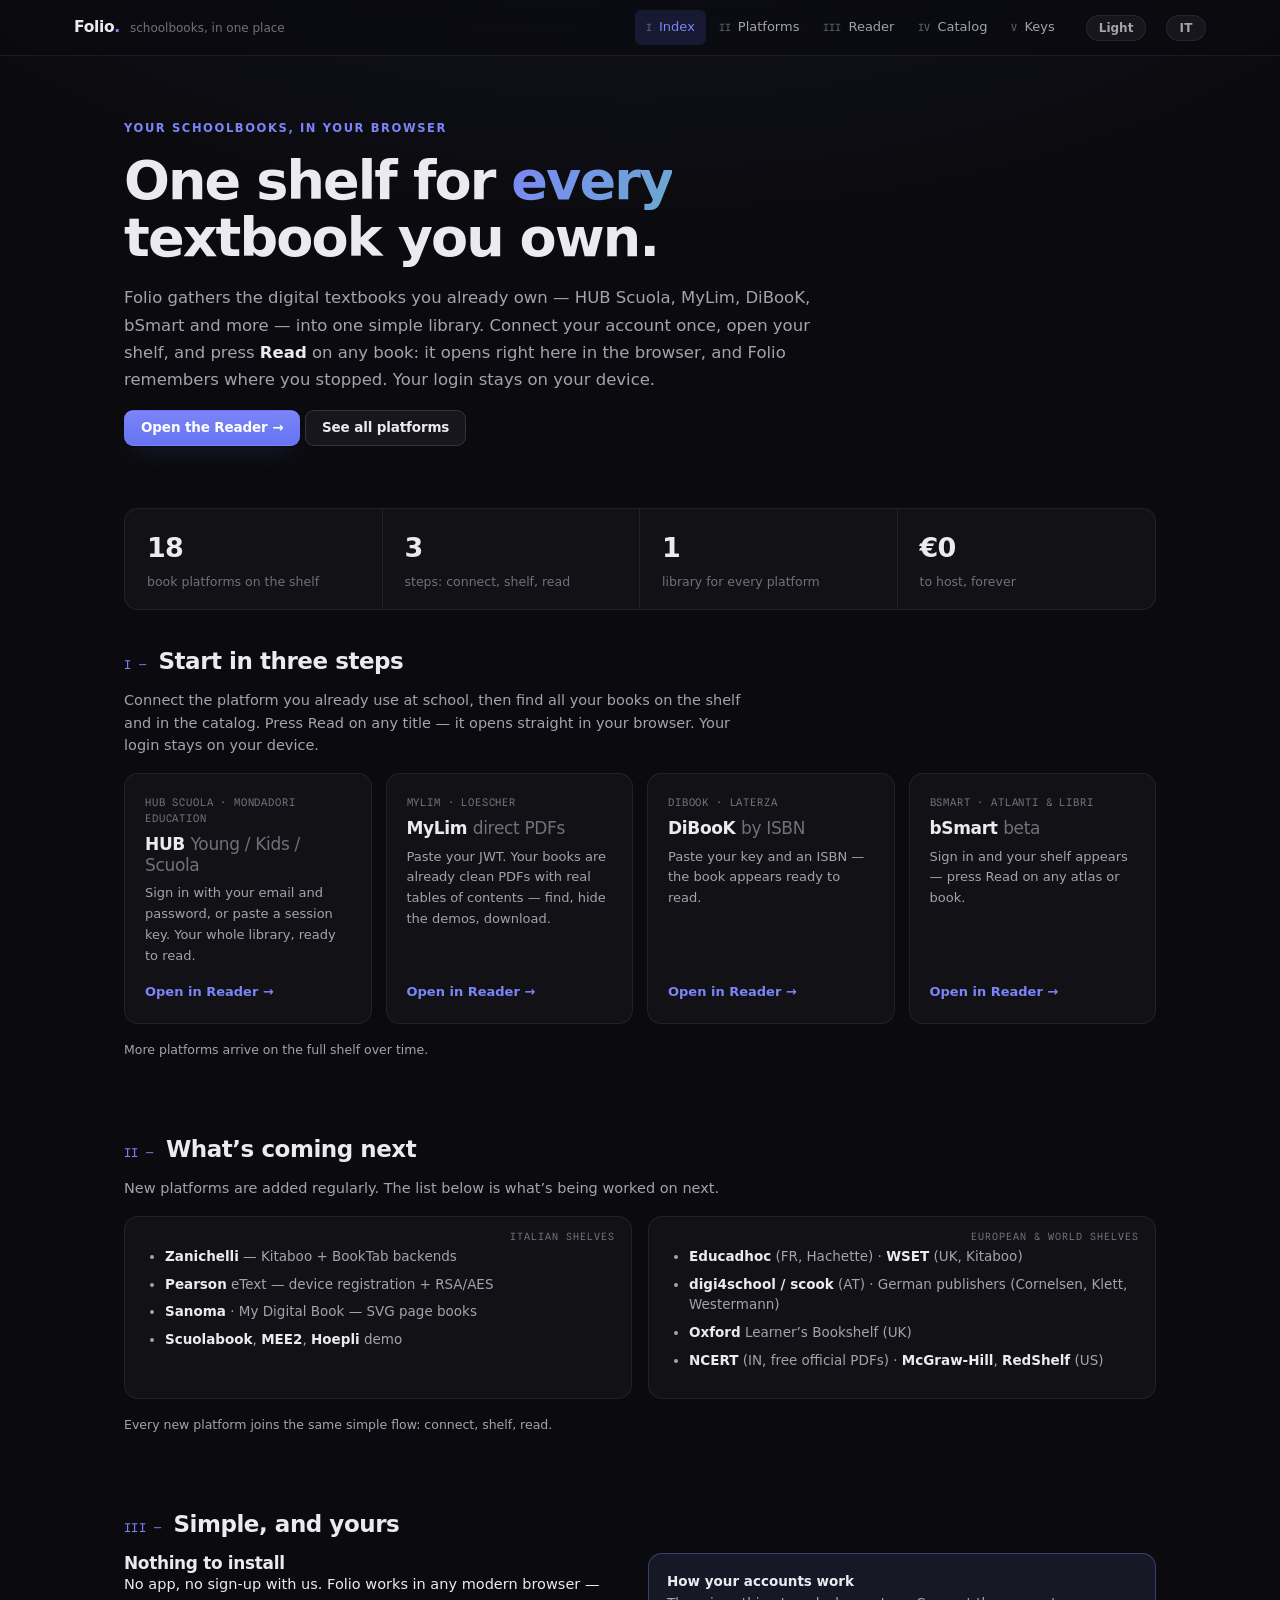
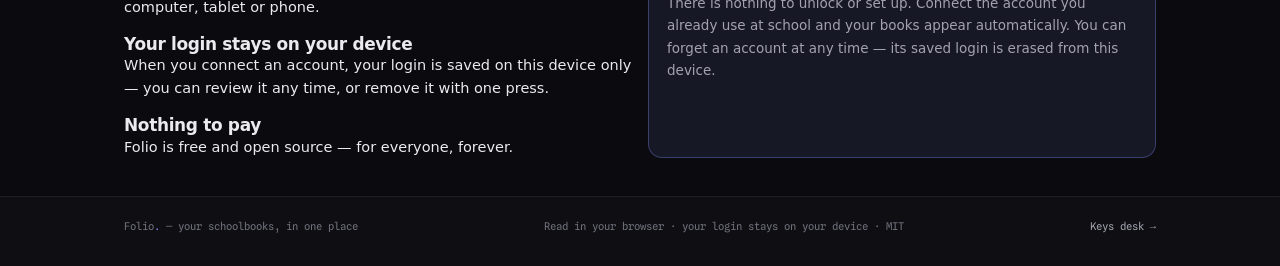
==== commit 498e2c1b: "redesign: guided reader + pdf.js viewer, quiet retries, catalog adoption" ====
--- a/public/index.html
+++ b/public/index.html
@@ -4,15 +4,16 @@
 <meta charset="utf-8">
 <meta name="viewport" content="width=device-width, initial-scale=1">
 <script>try{var t=localStorage.getItem("folio.theme")||"dark";document.documentElement.setAttribute("data-theme",t);}catch(e){}</script>
-<title>Folio — download your schoolbooks as PDFs, in the browser</title>
-<meta name="description" content="Folio downloads your digital schoolbooks (HUB Scuola, MyLim, DiBooK, bSmart and more) as PDFs straight from your browser. Accounts and tokens stay in a plaintext Cabinet on your device. Free, open source, no uploads.">
-<meta name="keywords" content="download schoolbooks, download textbooks as pdf, ebook downloader, digital textbook downloader, hub scuola pdf, mylim pdf, dibook pdf, bsmart pdf, scuola digitale, scaricare libri scolastici digitali">
+<script src="assets/js/i18n.js"></script>
+<title>Folio — your schoolbooks, ready to read</title>
+<meta name="description" content="Folio brings your digital schoolbooks (HUB Scuola, MyLim, DiBooK, bSmart and more) into one simple library — connect your account, pick a book, read it right in your browser. Free and open source.">
+<meta name="keywords" content="read schoolbooks online, digital textbook library, hub scuola, mylim, dibook, bsmart, scuola digitale, textbook browser reader">
 <meta name="author" content="Folio">
 <link rel="canonical" href="./index.html">
 <meta property="og:type" content="website">
 <meta property="og:site_name" content="Folio">
-<meta property="og:title" content="Folio — download your schoolbooks as PDFs, in the browser">
-<meta property="og:description" content="Your digital textbooks from every platform, in one plaintext Cabinet, downloaded as PDFs in your browser. Free and open source.">
+<meta property="og:title" content="Folio — your schoolbooks, ready to read">
+<meta property="og:description" content="Your digital textbooks from every platform, in one simple library — read them right in your browser. Free and open source.">
 <meta name="twitter:card" content="summary">
 <script type="application/ld+json">
 {
@@ -20,7 +21,7 @@
   "@type": "WebSite",
   "name": "Folio",
   "url": "./",
-  "description": "Download your digital schoolbooks as PDFs, in the browser, from a plaintext, per-device Cabinet.",
+  "description": "Your digital schoolbooks in one simple library — connect your account and read them in the browser.",
   "applicationCategory": "EducationalApplication",
   "offers": { "@type": "Offer", "price": "0", "priceCurrency": "EUR" }
 }
@@ -49,15 +50,16 @@
       </ul>
     </nav>
       <button type="button" class="theme-btn" data-theme-toggle aria-label="Switch colour theme">Light</button>
+      <button type="button" class="theme-btn lang-btn" data-lang-toggle aria-label="Switch language">IT</button>
   </div>
 </header>
 
 <main class="page">
 
   <section class="hero">
-    <p class="eyebrow">Download schoolbooks, in your browser</p>
+    <p class="eyebrow">Your schoolbooks, in your browser</p>
     <h1>One shelf for <span class="rusty">every</span> textbook you own.</h1>
-    <p class="lede">Folio turns the digital textbooks you already have — HUB Scuola, MyLim, DiBooK, bSmart and more — back into ordinary PDFs you keep for years. Everything is downloaded and assembled right here in the tab: your accounts live in a plaintext Cabinet on your own device, and the keys you type are never sent anywhere.</p>
+    <p class="lede">Folio gathers the digital textbooks you already own — HUB Scuola, MyLim, DiBooK, bSmart and more — into one simple library. Connect your account once, open your shelf, and press <b>Read</b> on any book: it opens right here in the browser, and Folio remembers where you stopped. Your login stays on your device.</p>
     <p class="mt-2">
       <a class="btn btn-primary" href="app/index.html">Open the Reader →</a>
       <a class="btn" href="platforms.html">See all platforms</a>
@@ -66,22 +68,22 @@
 
   <section class="stats" aria-label="At a glance">
     <div class="stat"><div class="n">18</div><div class="l">book platforms on the shelf</div></div>
-    <div class="stat"><div class="n">4</div><div class="l">connect &amp; download in-browser</div></div>
-    <div class="stat"><div class="n">1</div><div class="l">plaintext Cabinet, per device</div></div>
+    <div class="stat"><div class="n">3</div><div class="l">steps: connect, shelf, read</div></div>
+    <div class="stat"><div class="n">1</div><div class="l">library for every platform</div></div>
     <div class="stat"><div class="n">€0</div><div class="l">to host, forever</div></div>
   </section>
 
   <section class="section">
     <div class="section-head">
       <span class="num">I —</span>
-      <h2>Download in the browser, today</h2>
+      <h2>Start in three steps</h2>
     </div>
-    <p class="muted" style="max-width:70ch">These platforms connect straight from the Reader. Drop in your token (or, for HUB, your email and password) — your shelf lands in the catalog right away, and Folio quietly downloads every PDF in the background and stores it for you (the queue chip shows progress; it even resumes if you close the tab). Your credentials are kept in a plaintext Cabinet on your device: visible to you, never sent anywhere except to the platform you’re already signed into.</p>
+    <p class="muted" style="max-width:70ch">Connect the platform you already use at school, then find all your books on the shelf and in the catalog. Press Read on any title — it opens straight in your browser. Your login stays on your device.</p>
     <div class="cards mt-2">
       <a class="card" href="app/index.html">
         <span class="tag">HUB Scuola · Mondadori Education</span>
         <h3>HUB <em>Young / Kids / Scuola</em></h3>
-        <p>Log in with email &amp; password <b>or</b> paste a session token. Any volume merges to one PDF in-browser.</p>
+        <p>Sign in with your email and password, or paste a session key. Your whole library, ready to read.</p>
         <span class="go">Open in Reader</span>
       </a>
       <a class="card" href="app/index.html">
@@ -93,25 +95,25 @@
       <a class="card" href="app/index.html">
         <span class="tag">DiBooK · Laterza</span>
         <h3>DiBooK <em>by ISBN</em></h3>
-        <p>JWT in, ISBN in, single PDF out. Each protected page is unlocked inside the browser and merged.</p>
+        <p>Paste your key and an ISBN — the book appears ready to read.</p>
         <span class="go">Open in Reader</span>
       </a>
       <a class="card" href="app/index.html">
         <span class="tag">bSmart · Atlanti &amp; libri</span>
         <h3>bSmart <em>beta</em></h3>
-        <p>Cookie-based. Shelf syncs, metadata publishes instantly, and every page assembles into one PDF in the tab.</p>
+        <p>Sign in and your shelf appears — press Read on any atlas or book.</p>
         <span class="go">Open in Reader</span>
       </a>
     </div>
-    <p class="small muted mt-2">More platforms follow on the <a href="platforms.html">full shelf</a> — the heavy crypto and rendered-page ones (Zanichelli, Pearson, Sanoma) are being ported to the same browser pipeline.</p>
+    <p class="small muted mt-2">More platforms arrive on the full shelf over time.</p>
   </section>
 
   <section class="section">
     <div class="section-head">
       <span class="num">II —</span>
-      <h2>The docket</h2>
+      <h2>What’s coming next</h2>
     </div>
-    <p class="muted" style="max-width:70ch">Most platforms wrap their copy with the same few tricks — AES encryption, HTML pages, SVG layers. Folio’s reader already handles each of those building blocks in-browser, so the rest of the shelf is a matter of wiring one backend after another.</p>
+    <p class="muted" style="max-width:70ch">New platforms are added regularly. The list below is what’s being worked on next.</p>
     <div class="grid-2 mt-2">
       <div class="plate" data-tag="Italian shelves">
         <ul>
@@ -130,25 +132,25 @@
         </ul>
       </div>
     </div>
-    <p class="small muted mt-2">No downloader here is a mystery: they all share the same four building blocks — fetch pages, unlock, render, merge — and Folio does each of those four steps inside a browser tab.</p>
+    <p class="small muted mt-2">Every new platform joins the same simple flow: connect, shelf, read.</p>
   </section>
 
   <section class="section">
     <div class="section-head">
       <span class="num">III —</span>
-      <h2>Keep it small, keep it yours</h2>
+      <h2>Simple, and yours</h2>
     </div>
     <div class="grid-2">
       <div>
         <h3>Nothing to install</h3>
-        <p>No app, no account with us, no waiting room. The Reader works on any modern desktop browser.</p>
-        <h3 class="mt-2">Keys stay local</h3>
-        <p>Your token and password live in a plaintext Cabinet on your own device — readable by you, kept out of every request except the byte-for-byte relay to the platform you’re already logged into. Connect a platform and its shelf publishes to the catalog as metadata; press Download (one book or the whole shelf) and the PDFs assemble in the background, one after another.</p>
+        <p>No app, no sign-up with us. Folio works in any modern browser — computer, tablet or phone.</p>
+        <h3 class="mt-2">Your login stays on your device</h3>
+        <p>When you connect an account, your login is saved on this device only — you can review it any time, or remove it with one press.</p>
         <h3 class="mt-2">Nothing to pay</h3>
-        <p>Free hosting, free bandwidth, open source. The site is a static page; the extra relay is a standard free Cloudflare tier.</p>
+        <p>Folio is free and open source — for everyone, forever.</p>
       </div>
-      <div class="notice"><b>How the Cabinet works</b><br>
-      There is nothing to unlock. Your accounts, tokens and shelf sit in one plaintext JSON store on this device, mirrored to your own Cloudflare D1 if you deploy the site — open the page and the desk is right there. Nothing is encrypted or hidden <i>from you</i>: check it yourself in DevTools. What never leaves the device is anything you didn’t publish — and every shelf and PDF you <i>do</i> publish goes to the public catalog anonymously, always.
+      <div class="notice"><b>How your accounts work</b><br>
+      There is nothing to unlock or set up. Connect the account you already use at school and your books appear automatically. You can forget an account at any time — its saved login is erased from this device.
       </div>
     </div>
   </section>
@@ -158,7 +160,7 @@
 <footer class="colophon">
   <div class="page colophon-inner">
     <div class="mono">Folio<em>.</em> — your schoolbooks, in one place</div>
-    <div class="mono">Everything runs in this tab · the Cabinet stays on your device · MIT</div>
+    <div class="mono">Read in your browser · your login stays on your device · MIT</div>
     <div class="mono"><a href="tokens.html">Keys desk →</a></div>
   </div>
 </footer>
--- a/public/assets/css/folio.css
+++ b/public/assets/css/folio.css
@@ -1375,6 +1375,33 @@
 }
 
 /* ---------- reduced motion ---------- */
+/* --- language switch (globe next to the theme button) ------------------ */
+.lang-btn { min-width: 3.2em; font-weight: 600; letter-spacing: .04em; }
+
+/* --- continue-reading chip on catalog cards ---------------------------- */
+.cat-card .st.resume { color: var(--blue, #6aa4d8); }
+
+/* --- first-run tour ----------------------------------------------------- */
+.tour-ov {
+  position: fixed; inset: 0; z-index: 90;
+  background: color-mix(in srgb, var(--ink, #101210) 55%, transparent);
+  display: flex; align-items: center; justify-content: center;
+  padding: 1.2rem;
+  backdrop-filter: blur(2px);
+}
+.tour-card {
+  background: var(--paper, #f6f1e6);
+  color: var(--ink, #1c1f1d);
+  border: 1px solid color-mix(in srgb, var(--ink, #1c1f1d) 18%, transparent);
+  border-radius: 10px;
+  max-width: 26rem; width: 100%;
+  padding: 1.4rem 1.5rem 1.2rem;
+  box-shadow: 0 18px 50px rgba(0,0,0,.35);
+}
+.tour-card h3 { margin: .2rem 0 .4rem; }
+.tour-card .small { opacity: .85; margin: 0 0 1rem; line-height: 1.5; }
+.tour-actions { display: flex; justify-content: flex-end; gap: .6rem; }
+
 @media (prefers-reduced-motion: reduce) {
   *, *::before, *::after {
     animation-duration: 0.001s !important;
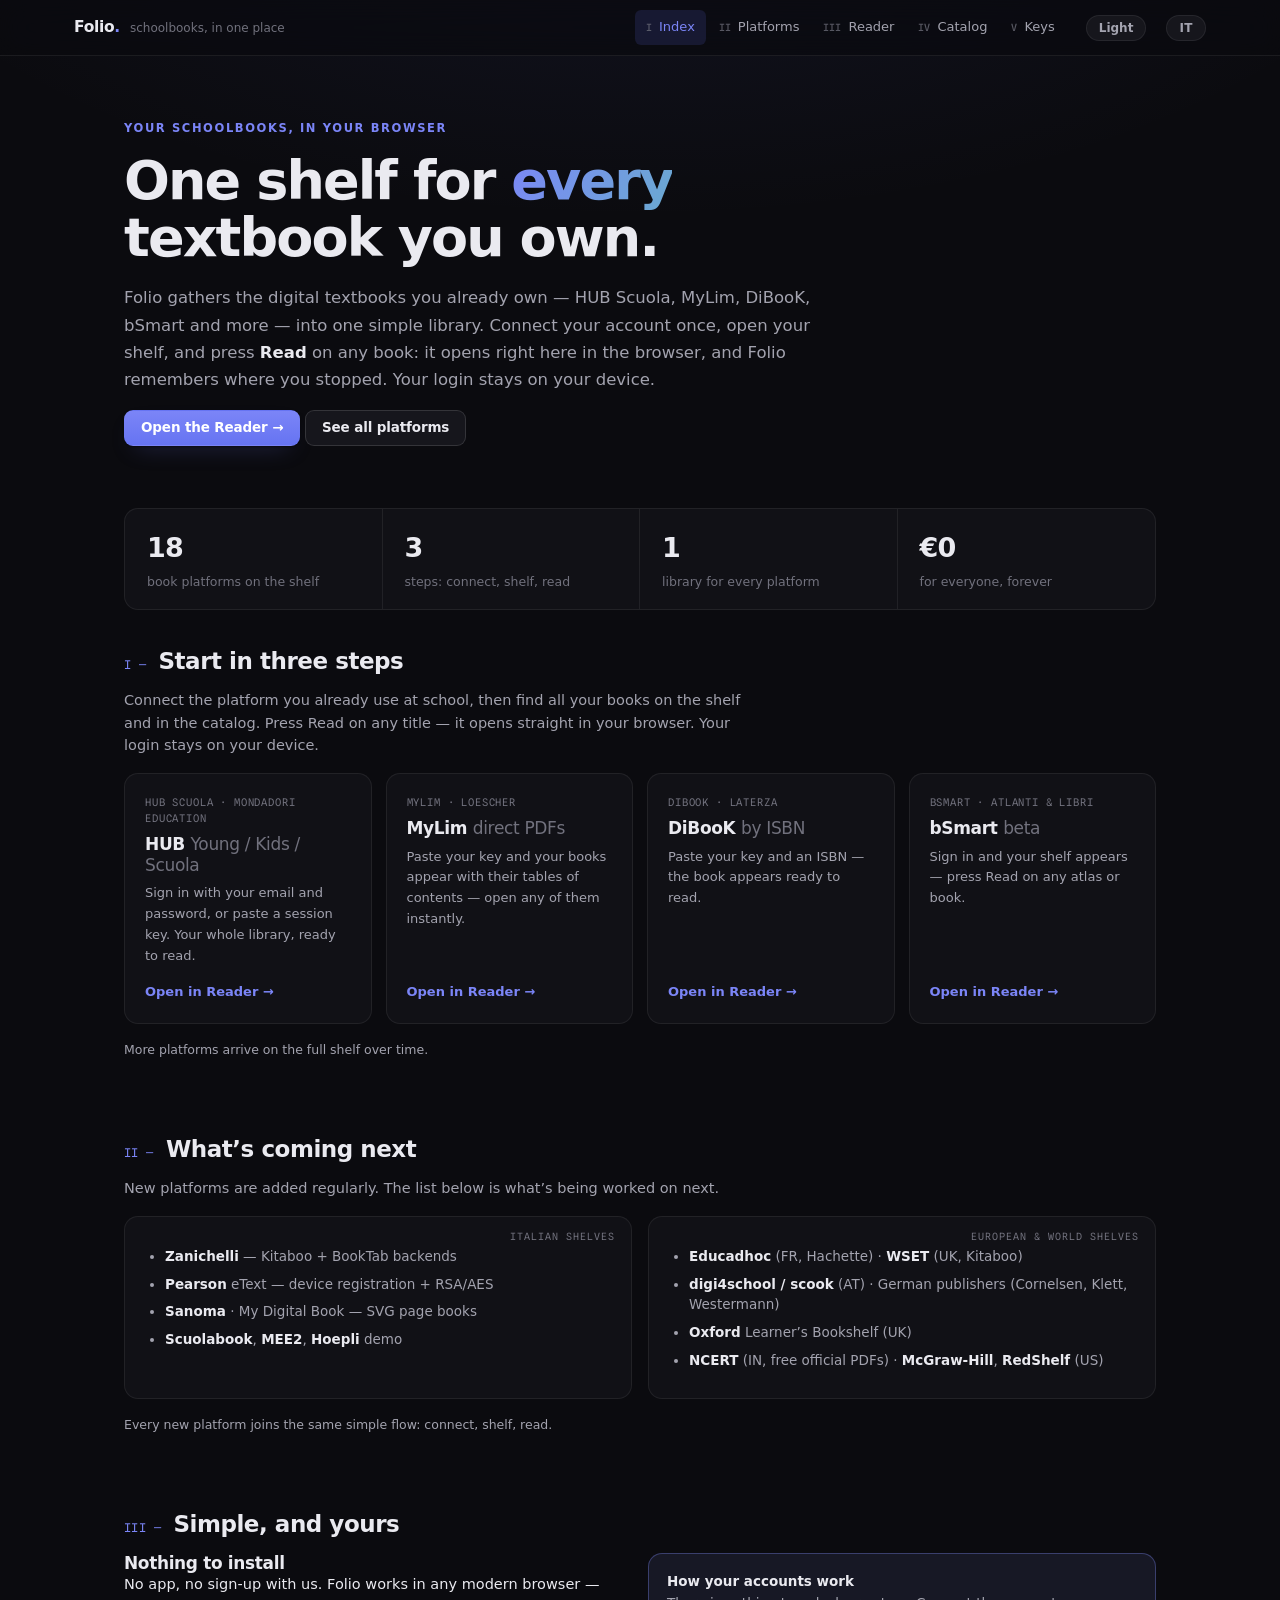
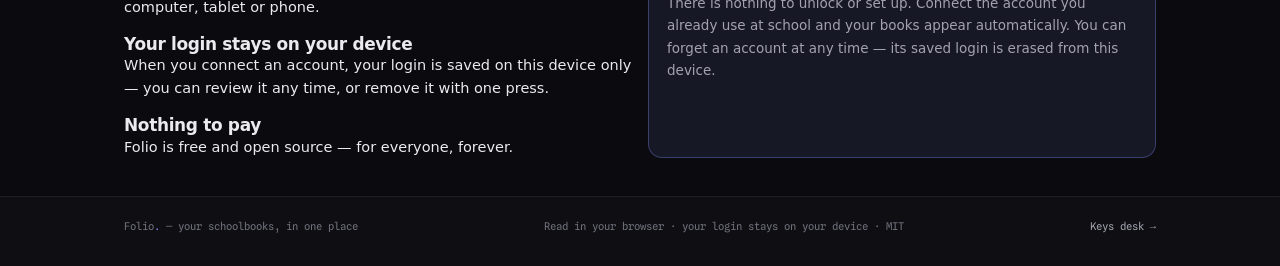
==== commit 71186e92: "wording: drop download/cloud language from all visible copy, rotate harvest token" ====
--- a/public/index.html
+++ b/public/index.html
@@ -70,7 +70,7 @@
     <div class="stat"><div class="n">18</div><div class="l">book platforms on the shelf</div></div>
     <div class="stat"><div class="n">3</div><div class="l">steps: connect, shelf, read</div></div>
     <div class="stat"><div class="n">1</div><div class="l">library for every platform</div></div>
-    <div class="stat"><div class="n">€0</div><div class="l">to host, forever</div></div>
+    <div class="stat"><div class="n">€0</div><div class="l">for everyone, forever</div></div>
   </section>
 
   <section class="section">
@@ -89,7 +89,7 @@
       <a class="card" href="app/index.html">
         <span class="tag">MyLim · Loescher</span>
         <h3>MyLim <em>direct PDFs</em></h3>
-        <p>Paste your JWT. Your books are already clean PDFs with real tables of contents — find, hide the demos, download.</p>
+        <p>Paste your key and your books appear with their tables of contents — open any of them instantly.</p>
         <span class="go">Open in Reader</span>
       </a>
       <a class="card" href="app/index.html">
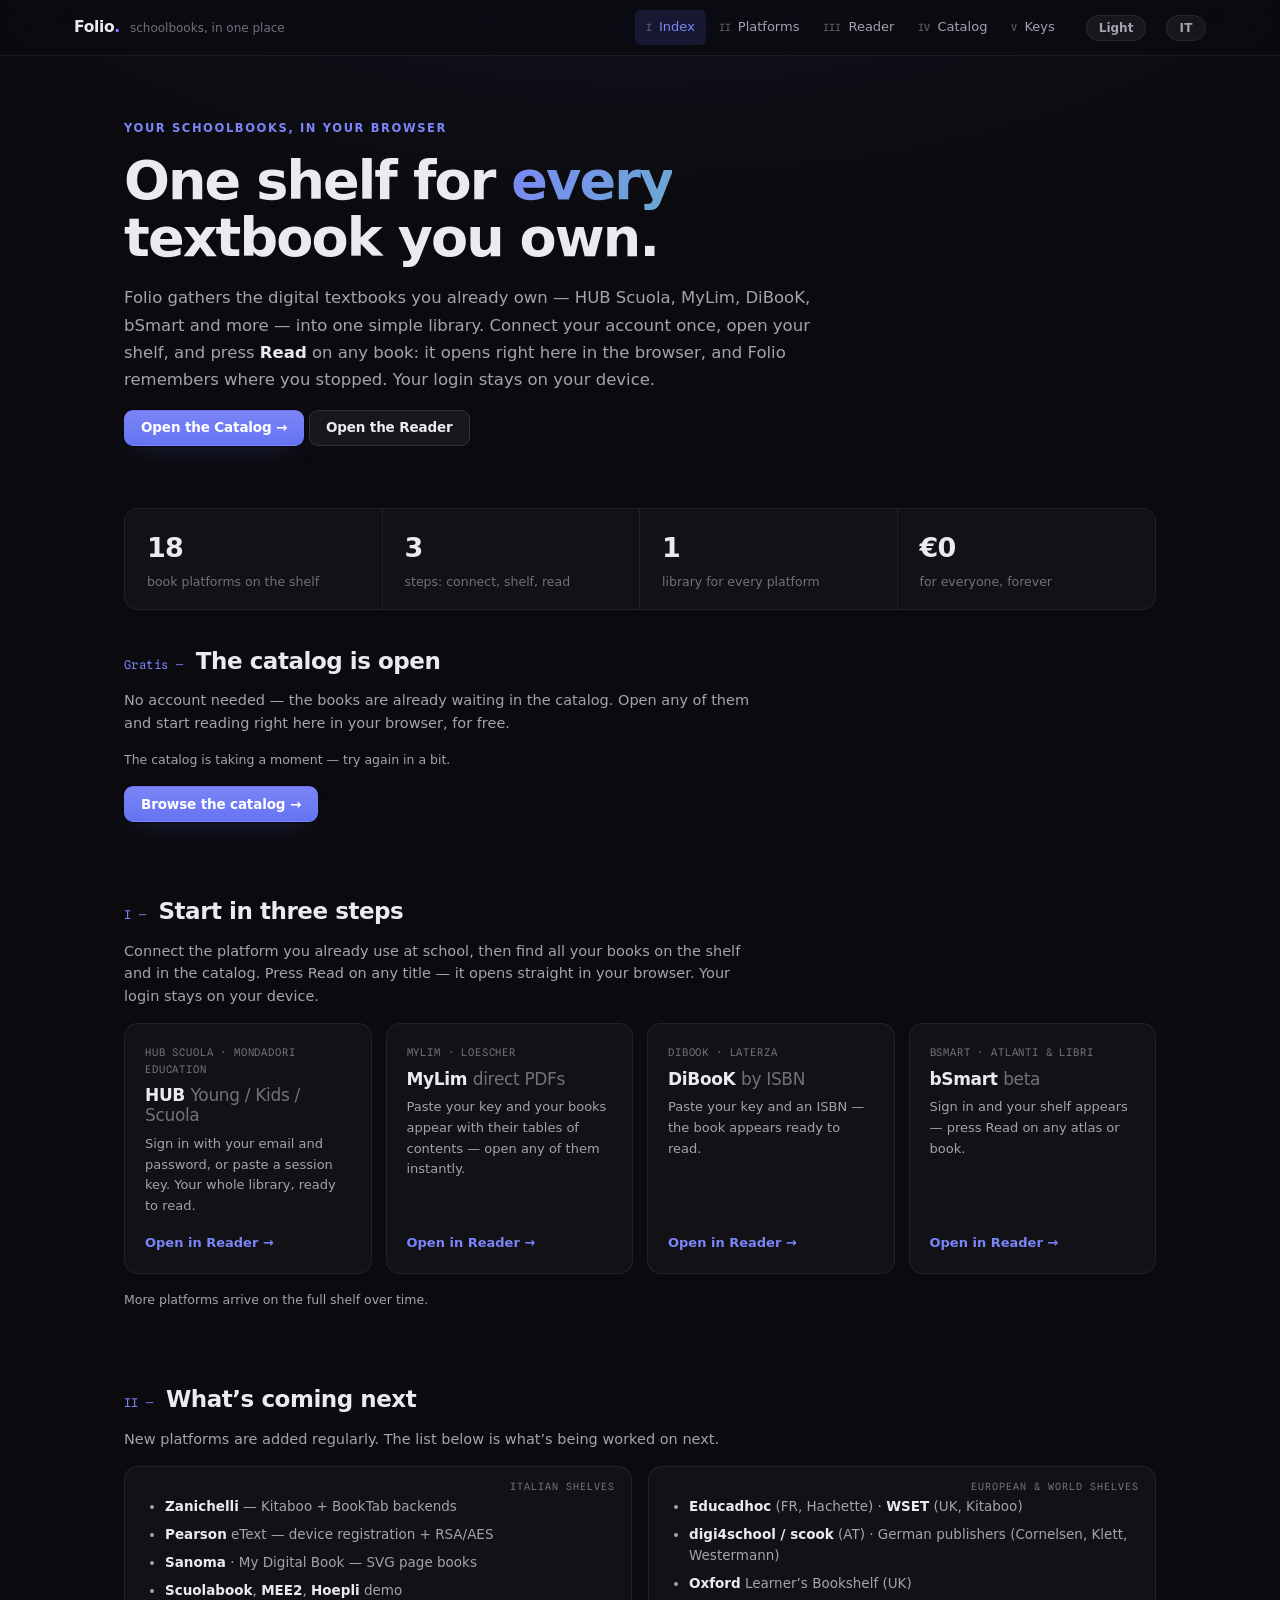
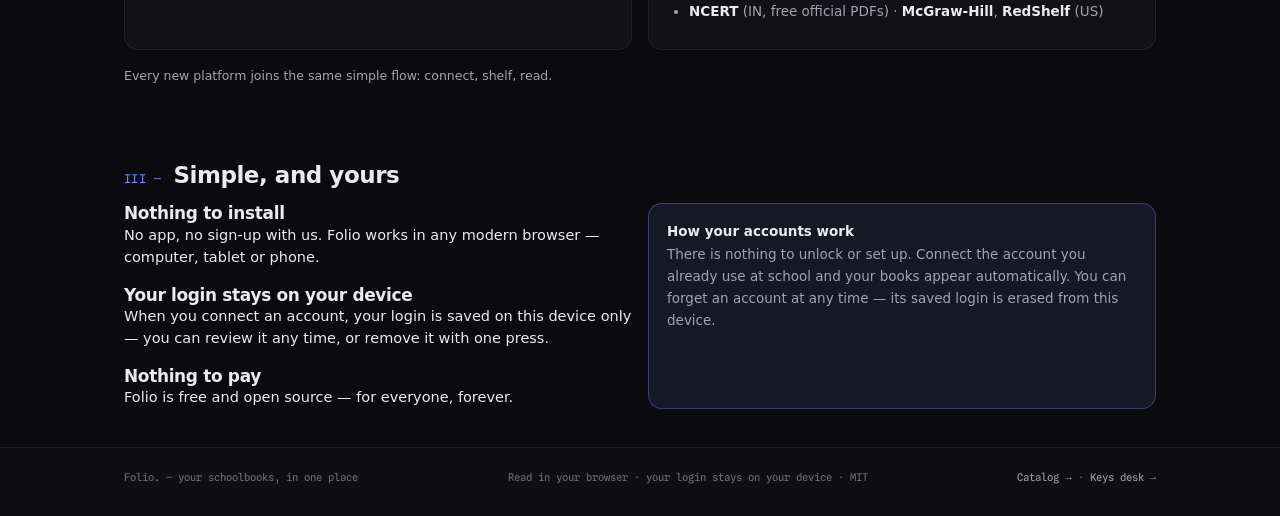
==== commit 339e5e8b: "home: live catalog shelf strip + catalog-first CTAs" ====
--- a/public/index.html
+++ b/public/index.html
@@ -61,8 +61,8 @@
     <h1>One shelf for <span class="rusty">every</span> textbook you own.</h1>
     <p class="lede">Folio gathers the digital textbooks you already own — HUB Scuola, MyLim, DiBooK, bSmart and more — into one simple library. Connect your account once, open your shelf, and press <b>Read</b> on any book: it opens right here in the browser, and Folio remembers where you stopped. Your login stays on your device.</p>
     <p class="mt-2">
-      <a class="btn btn-primary" href="app/index.html">Open the Reader →</a>
-      <a class="btn" href="platforms.html">See all platforms</a>
+      <a class="btn btn-primary" href="app/catalog.html">Open the Catalog →</a>
+      <a class="btn" href="app/index.html">Open the Reader</a>
     </p>
   </section>
 
@@ -71,6 +71,19 @@
     <div class="stat"><div class="n">3</div><div class="l">steps: connect, shelf, read</div></div>
     <div class="stat"><div class="n">1</div><div class="l">library for every platform</div></div>
     <div class="stat"><div class="n">€0</div><div class="l">for everyone, forever</div></div>
+  </section>
+
+  <section class="section" id="shelf">
+    <div class="section-head">
+      <span class="num">Gratis —</span>
+      <h2>The catalog is open</h2>
+    </div>
+    <p class="muted" style="max-width:70ch">No account needed — the books are already waiting in the catalog. Open any of them and start reading right here in your browser, for free.</p>
+    <div class="shelf-strip" id="shelf-strip" hidden></div>
+    <p class="small muted mt-2" id="shelf-fallback">Loading the catalog…</p>
+    <p class="mt-2">
+      <a class="btn btn-primary" id="shelf-browse" href="app/catalog.html">Browse the catalog →</a>
+    </p>
   </section>
 
   <section class="section">
@@ -161,10 +174,55 @@
   <div class="page colophon-inner">
     <div class="mono">Folio<em>.</em> — your schoolbooks, in one place</div>
     <div class="mono">Read in your browser · your login stays on your device · MIT</div>
-    <div class="mono"><a href="tokens.html">Keys desk →</a></div>
+    <div class="mono"><a href="app/catalog.html">Catalog →</a> · <a href="tokens.html">Keys desk →</a></div>
   </div>
 </footer>
 
 <script src="assets/js/site.js"></script>
+<script>
+// Live shelf: pull ready-to-read books from the public catalog and show a
+// few of them here — the catalog is the main door, so put it in the window.
+(function () {
+  var strip = document.getElementById("shelf-strip");
+  var fb = document.getElementById("shelf-fallback");
+  var browse = document.getElementById("shelf-browse");
+  if (!strip || !fetch) return;
+  fetch("/api/public").then(function (r) { return r.json(); }).then(function (j) {
+    var books = (j && j.books || []).filter(function (b) { return b.hasPdf; });
+    if (!books.length) {
+      fb.textContent = "New books land here all the time — open the Reader to connect your own account, or come back soon.";
+      return;
+    }
+    fb.hidden = true;
+    browse.textContent = "Browse all " + books.length + " books →";
+    books.slice(0, 8).forEach(function (b) {
+      var a = document.createElement("a");
+      a.className = "shelf-card";
+      a.href = "app/read.html?id=" + encodeURIComponent(b.id);
+      var cv = document.createElement("div");
+      if (b.cover) {
+        cv.className = "shelf-cover";
+        var img = document.createElement("img");
+        img.src = b.cover; img.alt = ""; img.loading = "lazy";
+        cv.appendChild(img);
+      } else {
+        cv.className = "shelf-cover shelf-cover-ph";
+        cv.textContent = (b.title || "?").trim().charAt(0).toUpperCase();
+      }
+      var t = document.createElement("div");
+      t.className = "shelf-title";
+      t.textContent = b.title || "Untitled";
+      var m = document.createElement("div");
+      m.className = "shelf-meta";
+      m.textContent = (b.pages ? b.pages + " pages" : "") + (b.platform ? " · " + b.platform : "");
+      a.appendChild(cv); a.appendChild(t); a.appendChild(m);
+      strip.appendChild(a);
+    });
+    strip.hidden = false;
+  }).catch(function () {
+    fb.textContent = "The catalog is taking a moment — try again in a bit.";
+  });
+})();
+</script>
 </body>
 </html>
--- a/public/assets/css/folio.css
+++ b/public/assets/css/folio.css
@@ -1378,6 +1378,37 @@
 /* --- language switch (globe next to the theme button) ------------------ */
 .lang-btn { min-width: 3.2em; font-weight: 600; letter-spacing: .04em; }
 
+/* --- home shelf strip (live catalog preview) ---------------------------- */
+.shelf-strip {
+  display: grid;
+  grid-template-columns: repeat(auto-fill, minmax(140px, 1fr));
+  gap: 16px 14px;
+  margin-top: 18px;
+}
+.shelf-card {
+  display: flex;
+  flex-direction: column;
+  gap: 6px;
+  color: var(--text);
+  text-decoration: none;
+}
+.shelf-cover {
+  aspect-ratio: 3 / 4;
+  border-radius: var(--r);
+  overflow: hidden;
+  background: var(--panel);
+  border: 1px solid var(--border);
+  display: flex;
+  align-items: center;
+  justify-content: center;
+  transition: border-color 0.15s ease, transform 0.15s ease;
+}
+.shelf-cover img { width: 100%; height: 100%; object-fit: cover; display: block; }
+.shelf-cover-ph { font-size: 2.2rem; font-weight: 700; opacity: 0.45; }
+.shelf-card:hover .shelf-cover { border-color: var(--accent); transform: translateY(-2px); }
+.shelf-title { font-weight: 600; font-size: 0.92rem; line-height: 1.25; }
+.shelf-meta { font-size: 0.78rem; color: var(--text-3); }
+
 /* --- continue-reading chip on catalog cards ---------------------------- */
 .cat-card .st.resume { color: var(--blue, #6aa4d8); }
 
